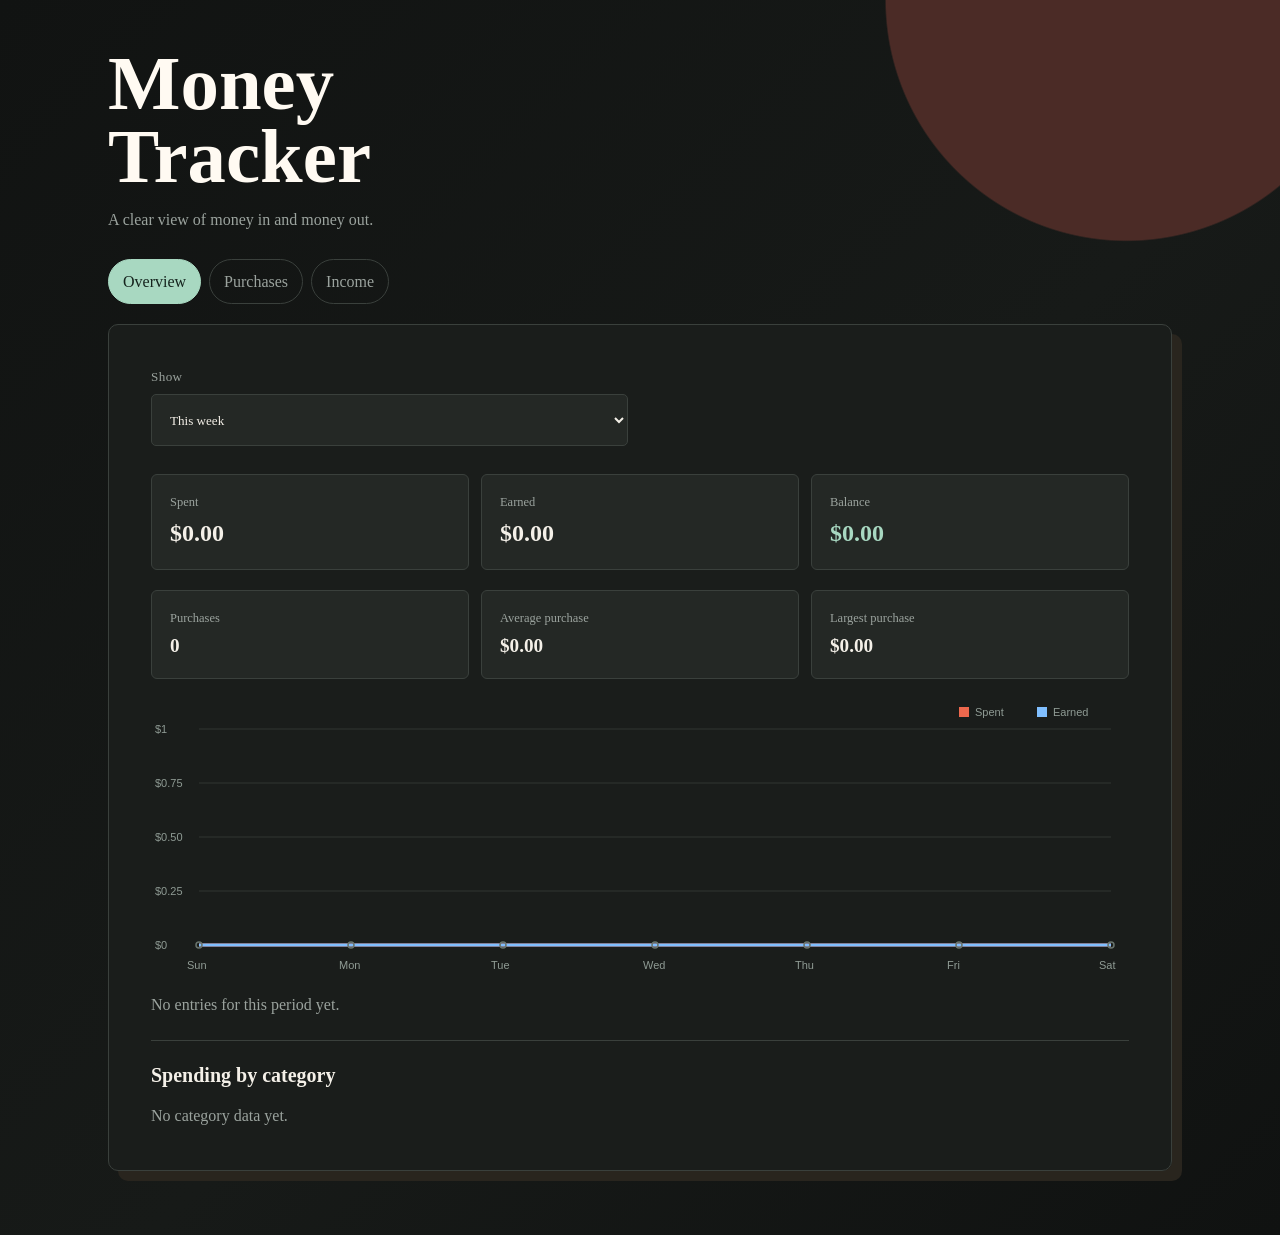
==== docs/index.html @ 6fc7c3c1 "Enhance chart tooltip functionality by adding collision dots for equal spend and income entries; imp" ====
<!doctype html>
<html lang="en">
<head>
  <meta charset="utf-8"><meta name="viewport" content="width=device-width, initial-scale=1"><title>Money Tracker</title>
  <style>
    :root { color-scheme:dark; --ink:#f4f0e8; --muted:#9ba39e; --paper:#111312; --card:#1b1e1c; --field:#242825; --accent:#ed684d; --mint:#a8d8c1; --line:#3a403c; }
    * { box-sizing:border-box; } body { margin:0; background:radial-gradient(circle at 88% 0%,#4b2b26 0 15rem,transparent 15.1rem),linear-gradient(135deg,#111312,#171a18 55%,#101211); color:var(--ink); font:16px/1.45 Georgia,serif; min-height:100vh; }
    main { width:min(1120px,100%); margin:auto; padding:48px 28px 64px; } header { display:flex; justify-content:space-between; align-items:end; gap:24px; margin-bottom:28px; } h1 { margin:0; font-size:clamp(2.5rem,8vw,4.8rem); line-height:.95; color:#fffaf2; } .intro { color:var(--muted); margin:14px 0 0; }
    section { background:rgba(27,30,28,.96); border:1px solid var(--line); border-radius:10px; padding:clamp(24px,4vw,42px); box-shadow:10px 10px 0 #29251e; } form { display:grid; gap:20px; } .fields { display:grid; grid-template-columns:1fr 1fr; align-items:start; gap:24px; } .tabs { display:flex; flex-wrap:wrap; gap:8px; margin-bottom:20px; } .tab { padding:10px 14px; border:1px solid var(--line); border-radius:999px; background:transparent; color:var(--muted); font:inherit; cursor:pointer; } .tab.active { background:var(--mint); border-color:var(--mint); color:#15231d; } .view { display:none; } .view.active { display:block; }
    label { display:grid; gap:8px; min-width:0; font-size:.82rem; letter-spacing:.03em; color:var(--muted); } input,select { display:block; width:100%; min-width:0; max-width:100%; min-height:52px; border:1px solid var(--line); border-radius:5px; padding:13px 14px; background:var(--field); color:var(--ink); font:inherit; } input::placeholder { color:#707872; } input:focus,select:focus { outline:2px solid rgba(168,216,193,.45); border-color:var(--mint); } input[type="date"] { -webkit-appearance:none; appearance:none; display:block; width:100%; min-height:52px; font-family:-apple-system,BlinkMacSystemFont,"Segoe UI",sans-serif; font-size:16px; } button { border:0; border-radius:5px; padding:16px 18px; background:var(--accent); color:#fffaf2; cursor:pointer; font:bold 1rem Georgia,serif; } button:disabled { opacity:.6; } .store-history { margin-top:8px; }
    .status { min-height:1.5em; color:var(--muted); } .success { color:var(--mint); } .error { color:#ff9a83; } .recent { margin-top:40px; } .recent h2 { font-size:1.5rem; margin:0 0 14px; color:#fffaf2; } .purchase { display:flex; justify-content:space-between; gap:18px; border-top:1px solid var(--line); padding:15px 0; } .purchase strong { display:block; color:#fffaf2; } .purchase small { color:var(--muted); } .price { white-space:nowrap; font-weight:bold; color:var(--mint); } .metrics { display:grid; grid-template-columns:repeat(3,1fr); gap:12px; margin:28px 0 20px; } .metric { padding:18px; border:1px solid var(--line); border-radius:6px; background:var(--field); } .metric span { display:block; color:var(--muted); font-size:.78rem; } .metric strong { display:block; margin-top:5px; font-size:1.5rem; } .metric.balance strong { color:var(--mint); } .analytics { display:grid; grid-template-columns:repeat(3,1fr); gap:12px; margin:0 0 20px; } .analytics .metric strong { font-size:1.2rem; } .period { max-width:190px; margin-left:auto; } .chart-wrap { position:relative; height:280px; margin-top:20px; } canvas { width:100%; height:100%; } .chart-tooltip { display:none; position:absolute; z-index:2; min-width:190px; max-width:260px; padding:12px 14px; border:1px solid var(--mint); border-radius:6px; background:#151817; color:var(--ink); box-shadow:0 8px 20px #0008; pointer-events:none; font:13px/1.4 -apple-system,BlinkMacSystemFont,"Segoe UI",sans-serif; } .chart-tooltip strong { display:block; margin-bottom:6px; color:#fffaf2; } .tooltip-entry { padding:5px 0; border-top:1px solid #303732; } .tooltip-entry span, .tooltip-entry b, .tooltip-entry small { display:block; } .tooltip-entry span { color:var(--muted); } .tooltip-entry small { margin-top:2px; color:#d8c19a; } .breakdown { margin-top:24px; padding-top:20px; border-top:1px solid var(--line); } .breakdown h2 { margin:0 0 14px; font-size:1.25rem; } .category-row { display:grid; grid-template-columns:minmax(90px,1fr) 3fr auto; align-items:center; gap:10px; margin:10px 0; color:var(--muted); font-size:.85rem; } .category-bar { height:8px; background:var(--field); border-radius:99px; overflow:hidden; } .category-bar i { display:block; height:100%; background:var(--accent); border-radius:inherit; } .muted-button { background:var(--field); color:var(--ink); border:1px solid var(--line); }
    @media (max-width:520px) { main { padding:40px 20px 48px; } header { display:block; } .fields { grid-template-columns:1fr; gap:14px; } section { box-shadow:5px 5px 0 #29251e; } input[type="date"] { width:calc(100% - 12px); } .metrics, .analytics { grid-template-columns:1fr; } .period { max-width:none; margin:0 0 16px; } .chart-wrap { height:220px; } .category-row { grid-template-columns:90px 1fr auto; } }
  </style>
</head>
<body><main><header><div><h1>Money<br>Tracker</h1><p class="intro">A clear view of money in and money out.</p></div></header>
  <nav class="tabs" aria-label="Main views"><button class="tab active" data-view="overview">Overview</button><button class="tab" data-view="purchases">Purchases</button><button class="tab" data-view="income">Income</button></nav>
  <section id="overview" class="view active"><div class="fields"><label>Show<select id="period"><option value="day">Today</option><option value="week" selected>This week</option><option value="month">This month</option><option value="year">This year</option></select></label></div><div class="metrics"><div class="metric"><span>Spent</span><strong id="spent">$0.00</strong></div><div class="metric"><span>Earned</span><strong id="earned">$0.00</strong></div><div class="metric balance"><span>Balance</span><strong id="balance">$0.00</strong></div></div><div class="analytics"><div class="metric"><span>Purchases</span><strong id="transaction-count">0</strong></div><div class="metric"><span>Average purchase</span><strong id="average-spend">$0.00</strong></div><div class="metric"><span>Largest purchase</span><strong id="largest-spend">$0.00</strong></div></div><div class="chart-wrap"><canvas id="chart" aria-label="Income and spending chart"></canvas><div id="chart-tooltip" class="chart-tooltip"></div></div><p class="intro" id="chart-empty">No entries for this period yet.</p><div class="breakdown"><h2>Spending by category</h2><div id="category-breakdown"><p class="intro">No category data yet.</p></div></div></section>
  <section id="purchases" class="view"><form id="purchase-form"><div class="fields"><label>Date<input name="date" type="date" required></label><label>Amount<input name="amount" type="number" min="0" step="0.01" inputmode="decimal" placeholder="0.00" required></label></div><div class="fields"><label>What did you buy?<input name="item" autocomplete="off" placeholder="Coffee and sandwich" required></label><label>Store<input name="store" autocomplete="organization" placeholder="Grocery store" required><select id="store-history" class="store-history"><option value="">Previous stores</option></select></label></div><div class="fields"><label>Category<select name="category"><option>General</option><option>Food</option><option>Transport</option><option>Home</option><option>Health</option><option>Fun</option></select></label><label>Notes<input name="notes" autocomplete="off" placeholder="Optional"></label></div><button type="submit">Add purchase</button><div class="status" id="status" role="status"></div></form><div class="recent"><h2>Recent purchases</h2><div id="recent-list"><p class="intro">Loading...</p></div></div></section>
  <section id="income" class="view"><form id="income-form"><div class="fields"><label>Date<input name="date" type="date" required></label><label>Amount<input name="amount" type="number" min="0" step="0.01" inputmode="decimal" placeholder="0.00" required></label></div><label>Where did it come from?<input name="source" autocomplete="organization" placeholder="Paycheck, freelance, refund" required></label><label>Notes<input name="notes" autocomplete="off" placeholder="Optional"></label><button type="submit">Add income</button><div class="status" id="income-status" role="status"></div></form></section>
  </main><script>
    const API_URL = 'https://script.google.com/macros/s/AKfycbydnUHEElqkIZW-3RL94Li4Xa0C34RaGN5fdh32hWTdMMT5PMM5IpRlusuEdvAeP0Vi/exec';
    const form = document.querySelector('#purchase-form'), incomeForm = document.querySelector('#income-form'), status = document.querySelector('#status'), incomeStatus = document.querySelector('#income-status'), recentList = document.querySelector('#recent-list');
    const localDate = () => { const now = new Date(); return `${now.getFullYear()}-${String(now.getMonth() + 1).padStart(2, '0')}-${String(now.getDate()).padStart(2, '0')}`; };
    form.date.value = localDate(); incomeForm.date.value = localDate();
    const money = value => Number(value || 0).toLocaleString(undefined, { style: 'currency', currency: 'USD' });
    const escapeHtml = value => { const div = document.createElement('div'); div.textContent = value || ''; return div.innerHTML; };
    let entries = [];
    function render(rows) { recentList.innerHTML = rows.length ? rows.map(row => `<div class="purchase"><div><strong>${escapeHtml(row.Item)}</strong><small>${escapeHtml(row.Store)} - ${escapeHtml(row.Date)} - ${escapeHtml(row.Time)} - ${escapeHtml(row.Category)}</small></div><span class="price">${money(row.Amount)}</span></div>`).join('') : '<p class="intro">No purchases yet.</p>'; }
    function renderStores(stores) { document.querySelector('#store-history').innerHTML = '<option value="">Previous stores</option>' + (stores || []).map(store => `<option value="${escapeHtml(store)}">${escapeHtml(store)}</option>`).join(''); }
    document.querySelector('#store-history').addEventListener('change', event => { if (event.target.value) form.store.value = event.target.value; event.target.value = ''; });
    function callApi(params) { return new Promise((resolve, reject) => { const callback = `callback${Date.now()}`; const script = document.createElement('script'); window[callback] = data => { delete window[callback]; script.remove(); resolve(data); }; script.onerror = () => reject(new Error('Could not reach the spreadsheet.')); script.src = `${API_URL}?${new URLSearchParams({ ...params, callback })}`; document.body.append(script); }); }
    function dateValue(value) { const parts = String(value || '').split(/[\/-]/).map(Number); if (parts.length === 3) return parts[0] > 1000 ? new Date(parts[0], parts[1] - 1, parts[2]) : new Date(parts[2], parts[0] - 1, parts[1]); return new Date(value); }
    function periodStart(period) { const now = new Date(); if (period === 'day') return new Date(now.getFullYear(), now.getMonth(), now.getDate()); if (period === 'week') { const start = new Date(now.getFullYear(), now.getMonth(), now.getDate()); start.setDate(start.getDate() - start.getDay()); return start; } if (period === 'month') return new Date(now.getFullYear(), now.getMonth(), 1); return new Date(now.getFullYear(), 0, 1); }
    function drawChart() { const canvas = document.querySelector('#chart'), wrap = canvas.parentElement, width = wrap.clientWidth, height = wrap.clientHeight, ratio = window.devicePixelRatio || 1; canvas.width = width * ratio; canvas.height = height * ratio; const context = canvas.getContext('2d'); context.scale(ratio, ratio); const start = periodStart(document.querySelector('#period').value), period = document.querySelector('#period').value, filtered = entries.filter(entry => dateValue(entry.date) >= start); const groups = {}; filtered.forEach(entry => { const d = dateValue(entry.date); const key = period === 'day' ? 'day' : period === 'week' ? `${d.getFullYear()}-${d.getMonth()}-${d.getDate()}` : period === 'year' ? `${d.getMonth()}` : `${d.getDate()}`; groups[key] ||= { income: 0, spend: 0 }; groups[key][entry.type === 'Income' ? 'income' : 'spend'] += entry.amount; }); const keys = period === 'day' ? ['day'] : period === 'week' ? Array.from({ length: 7 }, (_, index) => { const day = new Date(start); day.setDate(start.getDate() + index); return `${day.getFullYear()}-${day.getMonth()}-${day.getDate()}`; }) : period === 'year' ? Array.from({ length: 12 }, (_, index) => `${index}`) : Array.from({ length: new Date(start.getFullYear(), start.getMonth() + 1, 0).getDate() }, (_, index) => `${index + 1}`); const max = Math.max(1, ...keys.map(key => Math.max(groups[key]?.income || 0, groups[key]?.spend || 0))); const pad = { top: 12, right: 12, bottom: 28, left: 42 }, chartWidth = width - pad.left - pad.right, chartHeight = height - pad.top - pad.bottom; context.strokeStyle = '#3a403c'; context.fillStyle = '#9ba39e'; context.font = '11px sans-serif'; context.beginPath(); context.moveTo(pad.left, pad.top); context.lineTo(pad.left, height - pad.bottom); context.lineTo(width - pad.right, height - pad.bottom); context.stroke(); keys.forEach((key, index) => { const x = pad.left + (index / Math.max(1, keys.length - 1)) * chartWidth; const incomeY = height - pad.bottom - ((groups[key]?.income || 0) / max) * chartHeight; const spendY = height - pad.bottom - ((groups[key]?.spend || 0) / max) * chartHeight; context.fillStyle = '#a8d8c1'; context.beginPath(); context.arc(x, incomeY, 4, 0, Math.PI * 2); context.fill(); context.fillStyle = '#ed684d'; context.beginPath(); context.arc(x, spendY, 4, 0, Math.PI * 2); context.fill(); if (index % Math.max(1, Math.floor(keys.length / 6)) === 0) { context.fillStyle = '#9ba39e'; context.fillText(period === 'year' ? ['Jan','Feb','Mar','Apr','May','Jun','Jul','Aug','Sep','Oct','Nov','Dec'][Number(key)] : period === 'day' ? 'Today' : period === 'week' ? ['Sun','Mon','Tue','Wed','Thu','Fri','Sat'][index] : key, x - 12, height - 8); } }); document.querySelector('#chart-empty').style.display = filtered.length ? 'none' : 'block'; }
    function renderOverview() { const start = periodStart(document.querySelector('#period').value), filtered = entries.filter(entry => dateValue(entry.date) >= start), purchases = filtered.filter(entry => entry.type !== 'Income'), spent = purchases.reduce((sum, entry) => sum + entry.amount, 0), earned = filtered.filter(entry => entry.type === 'Income').reduce((sum, entry) => sum + entry.amount, 0), categories = {}; purchases.forEach(entry => { categories[entry.category] = (categories[entry.category] || 0) + entry.amount; }); const ranked = Object.entries(categories).sort((a, b) => b[1] - a[1]); document.querySelector('#spent').textContent = money(spent); document.querySelector('#earned').textContent = money(earned); document.querySelector('#balance').textContent = money(earned - spent); document.querySelector('#transaction-count').textContent = purchases.length; document.querySelector('#average-spend').textContent = money(purchases.length ? spent / purchases.length : 0); document.querySelector('#largest-spend').textContent = money(purchases.length ? Math.max(...purchases.map(entry => entry.amount)) : 0); document.querySelector('#category-breakdown').innerHTML = ranked.length ? ranked.map(([category, amount]) => `<div class="category-row"><span>${escapeHtml(category)}</span><div class="category-bar"><i style="width:${spent ? amount / spent * 100 : 0}%"></i></div><strong>${money(amount)}</strong></div>`).join('') : '<p class="intro">No category data yet.</p>'; drawChart(); }
    function drawChart() { const canvas = document.querySelector('#chart'), wrap = canvas.parentElement, width = wrap.clientWidth, height = wrap.clientHeight, ratio = window.devicePixelRatio || 1; canvas.width = width * ratio; canvas.height = height * ratio; const context = canvas.getContext('2d'); context.scale(ratio, ratio); const period = document.querySelector('#period').value, start = periodStart(period), filtered = entries.filter(entry => dateValue(entry.date) >= start), groups = {}; filtered.forEach(entry => { const d = dateValue(entry.date); const key = period === 'day' ? 'day' : period === 'week' ? `${d.getFullYear()}-${d.getMonth()}-${d.getDate()}` : period === 'year' ? `${d.getMonth()}` : `${d.getDate()}`; groups[key] ||= { income: 0, spend: 0 }; groups[key][entry.type === 'Income' ? 'income' : 'spend'] += entry.amount; }); const keys = period === 'day' ? ['day'] : period === 'week' ? Array.from({ length: 7 }, (_, index) => { const day = new Date(start); day.setDate(start.getDate() + index); return `${day.getFullYear()}-${day.getMonth()}-${day.getDate()}`; }) : period === 'year' ? Array.from({ length: 12 }, (_, index) => `${index}`) : Array.from({ length: new Date(start.getFullYear(), start.getMonth() + 1, 0).getDate() }, (_, index) => `${index + 1}`); const max = Math.max(1, ...keys.map(key => Math.max(groups[key]?.income || 0, groups[key]?.spend || 0))), pad = { top: 30, right: 18, bottom: 34, left: 48 }, chartWidth = width - pad.left - pad.right, chartHeight = height - pad.top - pad.bottom, step = chartWidth / Math.max(1, keys.length - 1), barWidth = Math.min(18, Math.max(4, step * .26)); context.clearRect(0, 0, width, height); context.font = '11px -apple-system, BlinkMacSystemFont, Segoe UI, sans-serif'; context.strokeStyle = '#303732'; context.fillStyle = '#8f9b94'; for (let level = 0; level <= 4; level += 1) { const y = pad.top + chartHeight - chartHeight * level / 4; context.beginPath(); context.moveTo(pad.left, y); context.lineTo(width - pad.right, y); context.stroke(); context.fillText(money(max * level / 4).replace('.00', ''), 4, y + 4); } const drawLine = (key, color) => { context.beginPath(); keys.forEach((groupKey, index) => { const value = groups[groupKey]?.[key] || 0, x = pad.left + (index / Math.max(1, keys.length - 1)) * chartWidth, y = pad.top + chartHeight - value / max * chartHeight; index ? context.lineTo(x, y) : context.moveTo(x, y); }); context.strokeStyle = color; context.lineWidth = 2.5; context.stroke(); }; keys.forEach((key, index) => { const x = pad.left + (index / Math.max(1, keys.length - 1)) * chartWidth, spend = groups[key]?.spend || 0, income = groups[key]?.income || 0, spendHeight = spend / max * chartHeight, incomeHeight = income / max * chartHeight; context.fillStyle = 'rgba(237,104,77,.82)'; context.fillRect(x - barWidth - 2, pad.top + chartHeight - spendHeight, barWidth, spendHeight); context.fillStyle = 'rgba(168,216,193,.82)'; context.fillRect(x + 2, pad.top + chartHeight - incomeHeight, barWidth, incomeHeight); if (index % Math.max(1, Math.floor(keys.length / 7)) === 0) { context.fillStyle = '#8f9b94'; context.fillText(period === 'year' ? ['Jan','Feb','Mar','Apr','May','Jun','Jul','Aug','Sep','Oct','Nov','Dec'][Number(key)] : period === 'day' ? 'Today' : period === 'week' ? ['Sun','Mon','Tue','Wed','Thu','Fri','Sat'][index] : key, x - 12, height - 10); } }); drawLine('spend', '#ed684d'); drawLine('income', '#a8d8c1'); context.fillStyle = '#ed684d'; context.fillRect(width - 170, 8, 10, 10); context.fillStyle = '#8f9b94'; context.fillText('Spent', width - 154, 17); context.fillStyle = '#a8d8c1'; context.fillRect(width - 92, 8, 10, 10); context.fillStyle = '#8f9b94'; context.fillText('Earned', width - 76, 17); document.querySelector('#chart-empty').style.display = filtered.length ? 'none' : 'block'; }
    let chartPoints = [], hoveredPoint = null;
    function drawChart() { const canvas = document.querySelector('#chart'), wrap = canvas.parentElement, width = wrap.clientWidth, height = wrap.clientHeight, ratio = window.devicePixelRatio || 1, period = document.querySelector('#period').value, start = periodStart(period), filtered = entries.filter(entry => dateValue(entry.date) >= start), groups = {}; canvas.width = width * ratio; canvas.height = height * ratio; const context = canvas.getContext('2d'); context.scale(ratio, ratio); filtered.forEach(entry => { const d = dateValue(entry.date), key = period === 'day' ? 'day' : period === 'week' ? `${d.getFullYear()}-${d.getMonth()}-${d.getDate()}` : period === 'year' ? `${d.getMonth()}` : `${d.getDate()}`; groups[key] ||= { income: 0, spend: 0, entries: [] }; groups[key][entry.type === 'Income' ? 'income' : 'spend'] += entry.amount; groups[key].entries.push(entry); }); const keys = period === 'day' ? ['day'] : period === 'week' ? Array.from({ length: 7 }, (_, index) => { const day = new Date(start); day.setDate(start.getDate() + index); return `${day.getFullYear()}-${day.getMonth()}-${day.getDate()}`; }) : period === 'year' ? Array.from({ length: 12 }, (_, index) => `${index}`) : Array.from({ length: new Date(start.getFullYear(), start.getMonth() + 1, 0).getDate() }, (_, index) => `${index + 1}`); const max = Math.max(1, ...keys.map(key => Math.max(groups[key]?.income || 0, groups[key]?.spend || 0))), pad = { top:30, right:18, bottom:34, left:48 }, chartWidth = width - pad.left - pad.right, chartHeight = height - pad.top - pad.bottom, xFor = index => pad.left + index / Math.max(1, keys.length - 1) * chartWidth, yFor = value => pad.top + chartHeight - value / max * chartHeight; context.clearRect(0, 0, width, height); context.font = '11px -apple-system,BlinkMacSystemFont,Segoe UI,sans-serif'; context.strokeStyle = '#303732'; context.fillStyle = '#8f9b94'; for (let level = 0; level <= 4; level += 1) { const y = pad.top + chartHeight - chartHeight * level / 4; context.beginPath(); context.moveTo(pad.left, y); context.lineTo(width - pad.right, y); context.stroke(); context.fillText(money(max * level / 4).replace('.00', ''), 4, y + 4); } chartPoints = keys.map((key, index) => ({ key, x: xFor(index), spendY: yFor(groups[key]?.spend || 0), incomeY: yFor(groups[key]?.income || 0), entries: groups[key]?.entries || [] })); const drawLine = (property, color) => { context.beginPath(); chartPoints.forEach((point, index) => { index ? context.lineTo(point.x, point[property]) : context.moveTo(point.x, point[property]); }); context.strokeStyle = color; context.lineWidth = property === 'spendY' ? 4 : 3; context.stroke(); }; drawLine('spendY', '#ed684d'); drawLine('incomeY', '#a8d8c1'); chartPoints.forEach((point, index) => { context.fillStyle = '#ed684d'; context.beginPath(); context.arc(point.x, point.spendY, 5, 0, Math.PI * 2); context.fill(); context.fillStyle = '#a8d8c1'; context.beginPath(); context.arc(point.x, point.incomeY, 4, 0, Math.PI * 2); context.fill(); if (index % Math.max(1, Math.floor(keys.length / 7)) === 0) { context.fillStyle = '#8f9b94'; context.fillText(period === 'year' ? ['Jan','Feb','Mar','Apr','May','Jun','Jul','Aug','Sep','Oct','Nov','Dec'][Number(point.key)] : period === 'day' ? 'Today' : period === 'week' ? ['Sun','Mon','Tue','Wed','Thu','Fri','Sat'][index] : point.key, point.x - 12, height - 10); } }); context.fillStyle = '#ed684d'; context.fillRect(width - 170, 8, 10, 10); context.fillStyle = '#8f9b94'; context.fillText('Spent', width - 154, 17); context.fillStyle = '#a8d8c1'; context.fillRect(width - 92, 8, 10, 10); context.fillStyle = '#8f9b94'; context.fillText('Earned', width - 76, 17); document.querySelector('#chart-empty').style.display = filtered.length ? 'none' : 'block'; }
    function drawHoverOutline(candidate) { const canvas = document.querySelector('#chart'), context = canvas.getContext('2d'), ratio = window.devicePixelRatio || 1; context.save(); context.setTransform(ratio, 0, 0, ratio, 0, 0); context.beginPath(); context.arc(candidate.point.x, candidate.y, 9, 0, Math.PI * 2); context.strokeStyle = candidate.color || '#fffaf2'; context.lineWidth = 2; context.stroke(); context.restore(); }
    const readableDate = value => { const date = dateValue(value); return Number.isNaN(date.getTime()) ? value : date.toLocaleDateString(undefined, { weekday: 'short', month: 'short', day: 'numeric', year: 'numeric' }); };
    const chartTooltip = document.querySelector('#chart-tooltip'); document.querySelector('#chart').addEventListener('mousemove', event => { if (!chartPoints.length) return; const canvas = event.currentTarget, rect = canvas.getBoundingClientRect(), x = event.clientX - rect.left, y = event.clientY - rect.top, candidates = chartPoints.flatMap(point => [{ point, y: point.spendY, color: '#ed684d', type: 'spend', value: point.entries.filter(entry => entry.type !== 'Income').reduce((sum, entry) => sum + entry.amount, 0) }, { point, y: point.incomeY, color: '#80bfff', type: 'income', value: point.entries.filter(entry => entry.type === 'Income').reduce((sum, entry) => sum + entry.amount, 0) }]).filter(candidate => candidate.value > 0), nearest = candidates.length ? candidates.reduce((closest, candidate) => Math.hypot(candidate.point.x - x, candidate.y - y) < Math.hypot(closest.point.x - x, closest.y - y) ? candidate : closest) : null; if (!nearest || Math.hypot(nearest.point.x - x, nearest.y - y) > 28) { hoveredPoint = null; chartTooltip.style.display = 'none'; drawChart(); return; } const collision = nearest.point.spendY === nearest.point.incomeY && nearest.point.entries.some(entry => entry.type !== 'Income') && nearest.point.entries.some(entry => entry.type === 'Income'); nearest.color = collision ? '#fffaf2' : nearest.color; hoveredPoint = nearest; drawChart(); drawHoverOutline(nearest); const matchingEntries = nearest.point.entries.filter(entry => nearest.type === 'income' ? entry.type === 'Income' : entry.type !== 'Income'), details = matchingEntries.map(entry => `<div class="tooltip-entry"><span>${entry.time ? escapeHtml(entry.time) : 'Time not recorded'}</span><b style="color:${entry.type === 'Income' ? '#80bfff' : '#ed684d'}">${escapeHtml(nearest.type === 'income' ? 'Earned' : 'Spent')}: ${money(entry.amount)}</b>${entry.store ? `<small>${escapeHtml(entry.store)}</small>` : ''}</div>`).join(''); chartTooltip.innerHTML = `<strong>${escapeHtml(readableDate(matchingEntries[0].date))}</strong>${details}`; chartTooltip.style.borderColor = nearest.color || '#fffaf2'; chartTooltip.style.display = 'block'; chartTooltip.style.left = `${Math.min(nearest.point.x + 14, rect.width - 268)}px`; chartTooltip.style.top = `${Math.max(8, nearest.y - chartTooltip.offsetHeight - 14)}px`; }); document.querySelector('#chart').addEventListener('mouseleave', () => { hoveredPoint = null; chartTooltip.style.display = 'none'; drawChart(); });
    function drawChart() { const canvas = document.querySelector('#chart'), wrap = canvas.parentElement, width = wrap.clientWidth, height = wrap.clientHeight, ratio = window.devicePixelRatio || 1, period = document.querySelector('#period').value, start = periodStart(period), filtered = entries.filter(entry => dateValue(entry.date) >= start), groups = {}; canvas.width = width * ratio; canvas.height = height * ratio; const context = canvas.getContext('2d'); context.scale(ratio, ratio); filtered.forEach(entry => { const d = dateValue(entry.date), key = period === 'day' ? 'day' : period === 'week' ? `${d.getFullYear()}-${d.getMonth()}-${d.getDate()}` : period === 'year' ? `${d.getMonth()}` : `${d.getDate()}`; groups[key] ||= { spend: 0, income: 0, entries: [] }; groups[key][entry.type === 'Income' ? 'income' : 'spend'] += entry.amount; groups[key].entries.push(entry); }); const keys = period === 'day' ? ['day'] : period === 'week' ? Array.from({ length: 7 }, (_, index) => { const day = new Date(start); day.setDate(start.getDate() + index); return `${day.getFullYear()}-${day.getMonth()}-${day.getDate()}`; }) : period === 'year' ? Array.from({ length: 12 }, (_, index) => `${index}`) : Array.from({ length: new Date(start.getFullYear(), start.getMonth() + 1, 0).getDate() }, (_, index) => `${index + 1}`); const max = Math.max(1, ...keys.map(key => Math.max(groups[key]?.spend || 0, groups[key]?.income || 0))), pad = { top:30, right:18, bottom:34, left:48 }, chartWidth = width - pad.left - pad.right, chartHeight = height - pad.top - pad.bottom, xFor = index => pad.left + index / Math.max(1, keys.length - 1) * chartWidth, yFor = value => pad.top + chartHeight - value / max * chartHeight; context.clearRect(0, 0, width, height); context.font = '11px -apple-system,BlinkMacSystemFont,Segoe UI,sans-serif'; context.strokeStyle = '#303732'; context.fillStyle = '#8f9b94'; for (let level = 0; level <= 4; level += 1) { const y = pad.top + chartHeight - chartHeight * level / 4; context.beginPath(); context.moveTo(pad.left, y); context.lineTo(width - pad.right, y); context.stroke(); context.fillText(money(max * level / 4).replace('.00', ''), 4, y + 4); } chartPoints = keys.map((key, index) => ({ key, x: xFor(index), spendY: yFor(groups[key]?.spend || 0), incomeY: yFor(groups[key]?.income || 0), entries: groups[key]?.entries || [] })); const line = (property, color) => { context.beginPath(); chartPoints.forEach((point, index) => { index ? context.lineTo(point.x, point[property]) : context.moveTo(point.x, point[property]); }); context.strokeStyle = color; context.lineWidth = 3; context.stroke(); }; line('spendY', '#ed684d'); line('incomeY', '#80bfff'); chartPoints.forEach((point, index) => { context.fillStyle = '#ed684d'; context.beginPath(); context.arc(point.x, point.spendY, 4, 0, Math.PI * 2); context.fill(); context.fillStyle = '#80bfff'; context.beginPath(); context.arc(point.x, point.incomeY, 4, 0, Math.PI * 2); context.fill(); if (index % Math.max(1, Math.floor(keys.length / 7)) === 0) { context.fillStyle = '#8f9b94'; context.fillText(period === 'year' ? ['Jan','Feb','Mar','Apr','May','Jun','Jul','Aug','Sep','Oct','Nov','Dec'][Number(point.key)] : period === 'day' ? 'Today' : period === 'week' ? ['Sun','Mon','Tue','Wed','Thu','Fri','Sat'][index] : point.key, point.x - 12, height - 10); } }); context.fillStyle = '#ed684d'; context.fillRect(width - 170, 8, 10, 10); context.fillStyle = '#8f9b94'; context.fillText('Spent', width - 154, 17); context.fillStyle = '#80bfff'; context.fillRect(width - 92, 8, 10, 10); context.fillStyle = '#8f9b94'; context.fillText('Earned', width - 76, 17); document.querySelector('#chart-empty').style.display = filtered.length ? 'none' : 'block'; }
    function drawChart() { const canvas = document.querySelector('#chart'), wrap = canvas.parentElement, width = wrap.clientWidth, height = wrap.clientHeight, ratio = window.devicePixelRatio || 1, period = document.querySelector('#period').value, start = periodStart(period), filtered = entries.filter(entry => dateValue(entry.date) >= start), groups = {}; canvas.width = width * ratio; canvas.height = height * ratio; const context = canvas.getContext('2d'); context.scale(ratio, ratio); filtered.forEach(entry => { const d = dateValue(entry.date), key = period === 'day' ? 'day' : period === 'week' ? `${d.getFullYear()}-${d.getMonth()}-${d.getDate()}` : period === 'year' ? `${d.getMonth()}` : `${d.getDate()}`; groups[key] ||= { spend: 0, income: 0, entries: [] }; groups[key][entry.type === 'Income' ? 'income' : 'spend'] += entry.amount; groups[key].entries.push(entry); }); const keys = period === 'day' ? ['day'] : period === 'week' ? Array.from({ length: 7 }, (_, index) => { const day = new Date(start); day.setDate(start.getDate() + index); return `${day.getFullYear()}-${day.getMonth()}-${day.getDate()}`; }) : period === 'year' ? Array.from({ length: 12 }, (_, index) => `${index}`) : Array.from({ length: new Date(start.getFullYear(), start.getMonth() + 1, 0).getDate() }, (_, index) => `${index + 1}`); const max = Math.max(1, ...keys.map(key => Math.max(groups[key]?.spend || 0, groups[key]?.income || 0))), pad = { top:30, right:18, bottom:34, left:48 }, chartWidth = width - pad.left - pad.right, chartHeight = height - pad.top - pad.bottom, xFor = index => pad.left + index / Math.max(1, keys.length - 1) * chartWidth, yFor = value => pad.top + chartHeight - value / max * chartHeight; context.clearRect(0, 0, width, height); context.font = '11px -apple-system,BlinkMacSystemFont,Segoe UI,sans-serif'; context.strokeStyle = '#303732'; context.fillStyle = '#8f9b94'; for (let level = 0; level <= 4; level += 1) { const y = pad.top + chartHeight - chartHeight * level / 4; context.beginPath(); context.moveTo(pad.left, y); context.lineTo(width - pad.right, y); context.stroke(); context.fillText(money(max * level / 4).replace('.00', ''), 4, y + 4); } chartPoints = keys.map((key, index) => ({ key, x: xFor(index), spend: groups[key]?.spend || 0, income: groups[key]?.income || 0, spendY: yFor(groups[key]?.spend || 0), incomeY: yFor(groups[key]?.income || 0), entries: groups[key]?.entries || [] })); const line = (property, color) => { context.beginPath(); chartPoints.forEach((point, index) => { index ? context.lineTo(point.x, point[property]) : context.moveTo(point.x, point[property]); }); context.strokeStyle = color; context.lineWidth = 3; context.stroke(); }; line('spendY', '#ed684d'); line('incomeY', '#80bfff'); chartPoints.forEach((point, index) => { const collision = point.spend === point.income; if (collision) { context.strokeStyle = '#fffaf2'; context.lineWidth = 3; context.beginPath(); context.arc(point.x, point.spendY, 5, 0, Math.PI * 2); context.stroke(); } else { context.fillStyle = '#ed684d'; context.beginPath(); context.arc(point.x, point.spendY, 4, 0, Math.PI * 2); context.fill(); context.fillStyle = '#80bfff'; context.beginPath(); context.arc(point.x, point.incomeY, 4, 0, Math.PI * 2); context.fill(); } if (!point.entries.length) { context.strokeStyle = '#fffaf2'; context.lineWidth = 1.5; context.beginPath(); context.arc(point.x, point.spendY, 3, 0, Math.PI * 2); context.stroke(); } if (index % Math.max(1, Math.floor(keys.length / 7)) === 0) { context.fillStyle = '#8f9b94'; context.fillText(period === 'year' ? ['Jan','Feb','Mar','Apr','May','Jun','Jul','Aug','Sep','Oct','Nov','Dec'][Number(point.key)] : period === 'day' ? 'Today' : period === 'week' ? ['Sun','Mon','Tue','Wed','Thu','Fri','Sat'][index] : point.key, point.x - 12, height - 10); } }); for (let index = 1; index < chartPoints.length; index += 1) { const previous = chartPoints[index - 1], current = chartPoints[index]; if (previous.spend === previous.income && current.spend === current.income) { context.strokeStyle = '#fffaf2'; context.lineWidth = 3; context.beginPath(); context.moveTo(previous.x, previous.spendY); context.lineTo(current.x, current.spendY); context.stroke(); } } context.fillStyle = '#ed684d'; context.fillRect(width - 170, 8, 10, 10); context.fillStyle = '#8f9b94'; context.fillText('Spent', width - 154, 17); context.fillStyle = '#80bfff'; context.fillRect(width - 92, 8, 10, 10); context.fillStyle = '#8f9b94'; context.fillText('Earned', width - 76, 17); document.querySelector('#chart-empty').style.display = filtered.length ? 'none' : 'block'; }
    function drawChart() { const canvas = document.querySelector('#chart'), wrap = canvas.parentElement, width = wrap.clientWidth, height = wrap.clientHeight, ratio = window.devicePixelRatio || 1, period = document.querySelector('#period').value, start = periodStart(period), filtered = entries.filter(entry => dateValue(entry.date) >= start), groups = {}; canvas.width = width * ratio; canvas.height = height * ratio; const context = canvas.getContext('2d'); context.scale(ratio, ratio); filtered.forEach(entry => { const d = dateValue(entry.date), key = period === 'day' ? 'day' : period === 'week' ? `${d.getFullYear()}-${d.getMonth()}-${d.getDate()}` : period === 'year' ? `${d.getMonth()}` : `${d.getDate()}`; groups[key] ||= { spend: 0, income: 0, entries: [] }; groups[key][entry.type === 'Income' ? 'income' : 'spend'] += entry.amount; groups[key].entries.push(entry); }); const keys = period === 'day' ? ['day'] : period === 'week' ? Array.from({ length: 7 }, (_, index) => { const day = new Date(start); day.setDate(start.getDate() + index); return `${day.getFullYear()}-${day.getMonth()}-${day.getDate()}`; }) : period === 'year' ? Array.from({ length: 12 }, (_, index) => `${index}`) : Array.from({ length: new Date(start.getFullYear(), start.getMonth() + 1, 0).getDate() }, (_, index) => `${index + 1}`); const max = Math.max(1, ...keys.map(key => Math.max(groups[key]?.spend || 0, groups[key]?.income || 0))), pad = { top:30, right:18, bottom:34, left:48 }, chartWidth = width - pad.left - pad.right, chartHeight = height - pad.top - pad.bottom, xFor = index => pad.left + index / Math.max(1, keys.length - 1) * chartWidth, yFor = value => pad.top + chartHeight - value / max * chartHeight; context.clearRect(0, 0, width, height); context.font = '11px -apple-system,BlinkMacSystemFont,Segoe UI,sans-serif'; context.strokeStyle = '#303732'; context.fillStyle = '#8f9b94'; for (let level = 0; level <= 4; level += 1) { const y = pad.top + chartHeight - chartHeight * level / 4; context.beginPath(); context.moveTo(pad.left, y); context.lineTo(width - pad.right, y); context.stroke(); context.fillText(money(max * level / 4).replace('.00', ''), 4, y + 4); } chartPoints = keys.map((key, index) => ({ key, x: xFor(index), spend: groups[key]?.spend || 0, income: groups[key]?.income || 0, spendY: yFor(groups[key]?.spend || 0), incomeY: yFor(groups[key]?.income || 0), entries: groups[key]?.entries || [] })); const line = (property, color) => { context.beginPath(); chartPoints.forEach((point, index) => { index ? context.lineTo(point.x, point[property]) : context.moveTo(point.x, point[property]); }); context.strokeStyle = color; context.lineWidth = 3; context.stroke(); }; line('spendY', '#ed684d'); line('incomeY', '#80bfff'); for (let index = 1; index < chartPoints.length; index += 1) { const previous = chartPoints[index - 1], current = chartPoints[index]; if (previous.spend === previous.income && current.spend === current.income && previous.spend > 0 && current.spend > 0) { context.strokeStyle = '#fffaf2'; context.lineWidth = 3; context.beginPath(); context.moveTo(previous.x, previous.spendY); context.lineTo(current.x, current.spendY); context.stroke(); } } chartPoints.forEach((point, index) => { const collision = point.spend === point.income && point.spend > 0; if (collision) { context.strokeStyle = '#fffaf2'; context.lineWidth = 3; context.beginPath(); context.arc(point.x, point.spendY, 5, 0, Math.PI * 2); context.stroke(); } else if (!point.entries.length) { context.strokeStyle = '#69746d'; context.lineWidth = 1.5; context.beginPath(); context.arc(point.x, point.spendY, 3, 0, Math.PI * 2); context.stroke(); } else { context.fillStyle = '#ed684d'; context.beginPath(); context.arc(point.x, point.spendY, 4, 0, Math.PI * 2); context.fill(); context.fillStyle = '#80bfff'; context.beginPath(); context.arc(point.x, point.incomeY, 4, 0, Math.PI * 2); context.fill(); } if (index % Math.max(1, Math.floor(keys.length / 7)) === 0) { context.fillStyle = '#8f9b94'; context.fillText(period === 'year' ? ['Jan','Feb','Mar','Apr','May','Jun','Jul','Aug','Sep','Oct','Nov','Dec'][Number(point.key)] : period === 'day' ? 'Today' : period === 'week' ? ['Sun','Mon','Tue','Wed','Thu','Fri','Sat'][index] : point.key, point.x - 12, height - 10); } }); context.fillStyle = '#ed684d'; context.fillRect(width - 170, 8, 10, 10); context.fillStyle = '#8f9b94'; context.fillText('Spent', width - 154, 17); context.fillStyle = '#80bfff'; context.fillRect(width - 92, 8, 10, 10); context.fillStyle = '#8f9b94'; context.fillText('Earned', width - 76, 17); document.querySelector('#chart-empty').style.display = filtered.length ? 'none' : 'block'; }
    async function loadData() { try { const result = await callApi({}); if (result.error) throw new Error(result.error); entries = result.entries || []; render(result.rows || []); renderStores(result.stores); renderOverview(); } catch (error) { recentList.innerHTML = `<p class="intro error">${error.message}</p>`; } }
    document.querySelectorAll('.tab').forEach(tab => tab.addEventListener('click', () => { document.querySelectorAll('.tab,.view').forEach(element => element.classList.remove('active')); tab.classList.add('active'); document.querySelector(`#${tab.dataset.view}`).classList.add('active'); if (tab.dataset.view === 'overview') drawChart(); }));
    document.querySelector('#period').addEventListener('change', renderOverview); window.addEventListener('resize', drawChart);
    async function submitForm(event, target, action, message) { event.preventDefault(); const button = target.querySelector('button'), targetStatus = target.querySelector('.status'); button.disabled = true; targetStatus.className = 'status'; targetStatus.textContent = 'Saving...'; try { const result = await callApi({ ...Object.fromEntries(new FormData(target)), action }); if (result.error) throw new Error(result.error); targetStatus.className = 'status success'; targetStatus.textContent = message; target.reset(); target.date.value = localDate(); await loadData(); } catch (error) { targetStatus.className = 'status error'; targetStatus.textContent = error.message; } finally { button.disabled = false; } }
    form.addEventListener('submit', event => submitForm(event, form, 'add', 'Purchase added.')); incomeForm.addEventListener('submit', event => submitForm(event, incomeForm, 'income', 'Income added.')); loadData();
    const finalChartHover = document.querySelector('#chart'); finalChartHover.addEventListener('mousemove', event => { if (!chartPoints.length) return; const rect = finalChartHover.getBoundingClientRect(), x = event.clientX - rect.left, y = event.clientY - rect.top, candidates = chartPoints.flatMap(point => { const spendEntries = point.entries.filter(entry => entry.type !== 'Income'), incomeEntries = point.entries.filter(entry => entry.type === 'Income'), spend = spendEntries.reduce((sum, entry) => sum + entry.amount, 0), income = incomeEntries.reduce((sum, entry) => sum + entry.amount, 0), collision = spend === income && spend > 0; return [{ point, y: point.spendY, type: 'spend', value: spend, entries: spendEntries, color: collision ? '#fffaf2' : '#ed684d' }, { point, y: point.incomeY, type: 'income', value: income, entries: incomeEntries, color: collision ? '#fffaf2' : '#80bfff' }, ...(!point.entries.length ? [{ point, y: point.spendY, type: 'empty', value: 0, entries: [], color: '#fffaf2' }] : [])]; }), nearest = candidates.reduce((closest, candidate) => Math.hypot(candidate.point.x - x, candidate.y - y) < Math.hypot(closest.point.x - x, closest.y - y) ? candidate : closest); if (Math.hypot(nearest.point.x - x, nearest.y - y) > 28) { chartTooltip.style.display = 'none'; return; } drawChart(); drawHoverOutline(nearest); chartTooltip.style.borderColor = nearest.color; chartTooltip.style.display = 'block'; chartTooltip.style.left = `${Math.min(nearest.point.x + 14, rect.width - 268)}px`; chartTooltip.style.top = `${Math.max(8, nearest.y - chartTooltip.offsetHeight - 14)}px`; if (nearest.type === 'empty') { chartTooltip.innerHTML = `<strong style="color:#fffaf2">${escapeHtml(nearest.point.key)}</strong><div class="tooltip-entry"><span style="color:#fffaf2">No data for this day</span></div>`; return; } const date = nearest.entries[0] ? readableDate(nearest.entries[0].date) : 'No data'; chartTooltip.innerHTML = `<strong style="color:${nearest.color}">${escapeHtml(date)}</strong>${nearest.entries.map(entry => `<div class="tooltip-entry"><span>${entry.time ? escapeHtml(entry.time) : 'Time not recorded'}</span><b style="color:${nearest.color}">${nearest.type === 'income' ? 'Earned' : 'Spent'}: ${money(entry.amount)}</b>${entry.store ? `<small>${escapeHtml(entry.store)}</small>` : ''}</div>`).join('')}`; });
    finalChartHover.addEventListener('mousemove', () => { if (chartTooltip.textContent.includes('No data')) { chartTooltip.style.color = '#fffaf2'; chartTooltip.style.borderColor = '#fffaf2'; chartTooltip.querySelectorAll('.tooltip-entry span').forEach(element => { element.style.setProperty('color', '#fffaf2', 'important'); }); } }); finalChartHover.addEventListener('mouseleave', () => { chartTooltip.style.display = 'none'; });
    const baseDrawChart = drawChart; const drawCollisionOverlay = () => { const canvas = document.querySelector('#chart'), context = canvas.getContext('2d'), ratio = window.devicePixelRatio || 1; context.save(); context.setTransform(ratio, 0, 0, ratio, 0, 0); for (let index = 0; index < chartPoints.length; index += 1) { const point = chartPoints[index]; if (point.spend === point.income) { context.strokeStyle = '#fffaf2'; context.lineWidth = 3; context.beginPath(); context.arc(point.x, point.spendY, 5, 0, Math.PI * 2); context.stroke(); } if (index > 0 && chartPoints[index - 1].spend === chartPoints[index - 1].income && point.spend === point.income) { context.strokeStyle = '#fffaf2'; context.lineWidth = 3; context.beginPath(); context.moveTo(chartPoints[index - 1].x, chartPoints[index - 1].spendY); context.lineTo(point.x, point.spendY); context.stroke(); } } context.restore(); }; drawChart = () => { baseDrawChart(); drawCollisionOverlay(); };
    const fillCollisionDots = () => { const canvas = document.querySelector('#chart'), context = canvas.getContext('2d'), ratio = window.devicePixelRatio || 1; context.save(); context.setTransform(ratio, 0, 0, ratio, 0, 0); chartPoints.forEach(point => { if (point.spend === point.income) { context.fillStyle = '#fffaf2'; context.beginPath(); context.arc(point.x, point.spendY, 4, 0, Math.PI * 2); context.fill(); } }); context.restore(); }; const renderedDrawChart = drawChart; drawChart = () => { renderedDrawChart(); fillCollisionDots(); };
  </script>
</body></html>
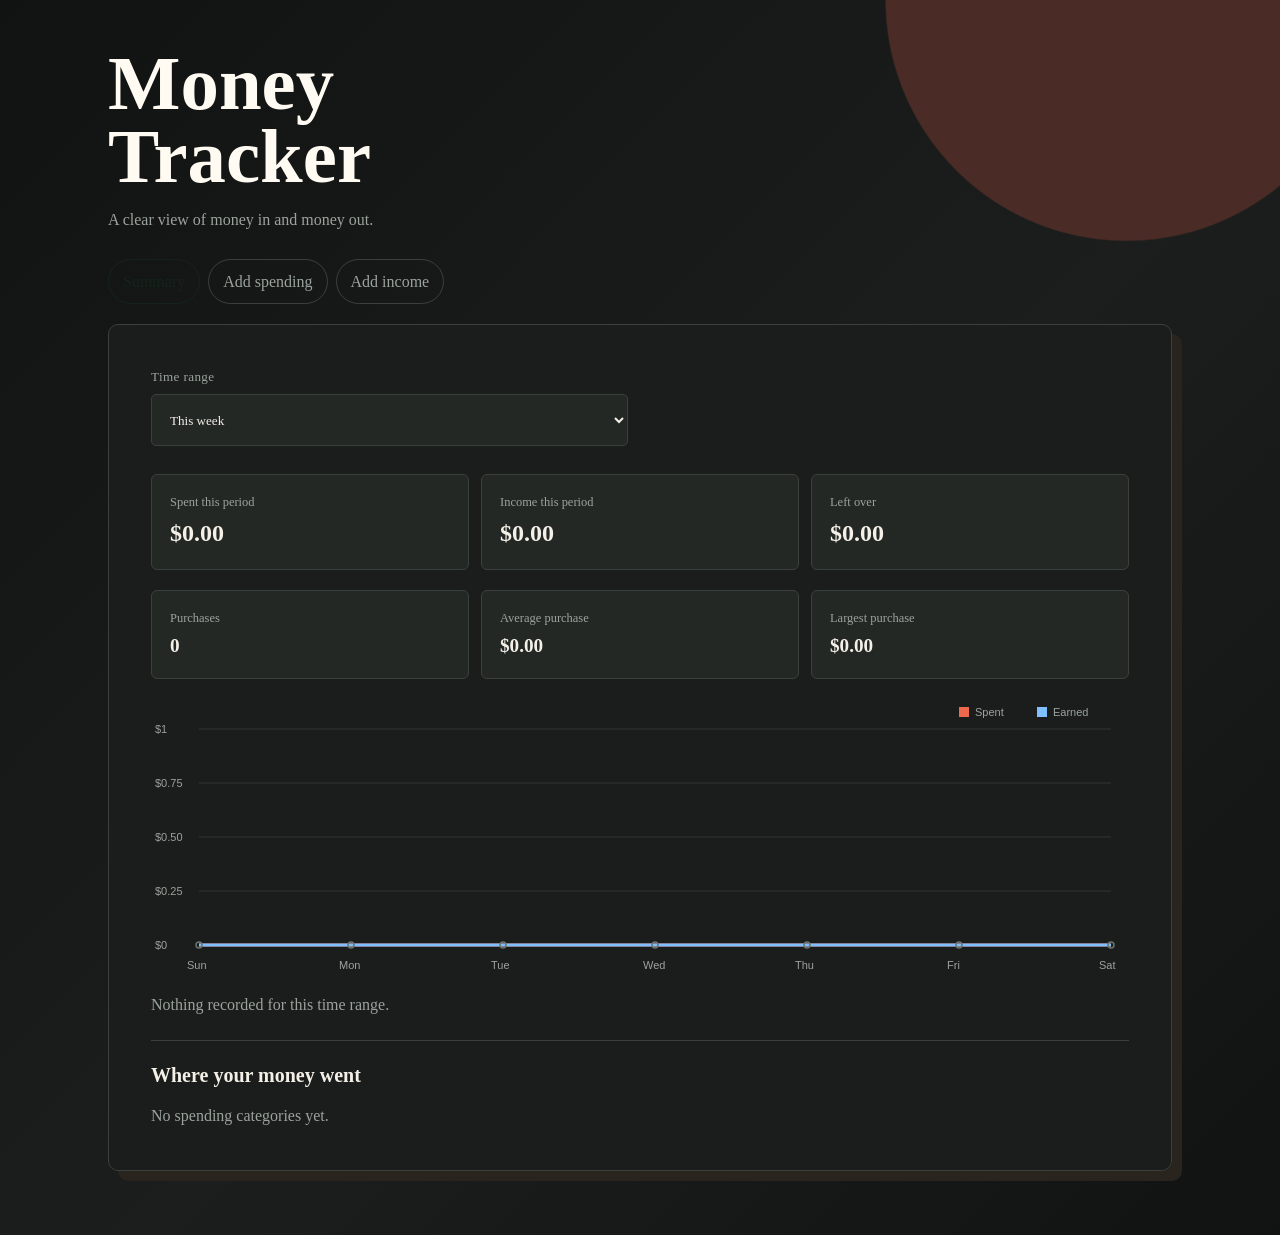
==== commit 5b23eb98: "Add theme customization support with CSS variables; enhance visual consistency across pages" ====
--- a/docs/index.html
+++ b/docs/index.html
@@ -1,37 +1,58 @@
 <!doctype html>
 <html lang="en">
 <head>
-  <meta charset="utf-8"><meta name="viewport" content="width=device-width, initial-scale=1"><title>Money Tracker</title>
+  <meta charset="utf-8"><meta name="viewport" content="width=device-width, initial-scale=1"><title>Money Tracker</title><link rel="stylesheet" href="theme.css">
   <style>
-    :root { color-scheme:dark; --ink:#f4f0e8; --muted:#9ba39e; --paper:#111312; --card:#1b1e1c; --field:#242825; --accent:#ed684d; --mint:#a8d8c1; --line:#3a403c; }
+    /* Theme variables live in theme.css. Layout styles remain here. */
+    /* Page shell, title, and background. */
     * { box-sizing:border-box; } body { margin:0; background:radial-gradient(circle at 88% 0%,#4b2b26 0 15rem,transparent 15.1rem),linear-gradient(135deg,#111312,#171a18 55%,#101211); color:var(--ink); font:16px/1.45 Georgia,serif; min-height:100vh; }
     main { width:min(1120px,100%); margin:auto; padding:48px 28px 64px; } header { display:flex; justify-content:space-between; align-items:end; gap:24px; margin-bottom:28px; } h1 { margin:0; font-size:clamp(2.5rem,8vw,4.8rem); line-height:.95; color:#fffaf2; } .intro { color:var(--muted); margin:14px 0 0; }
+    /* Cards, forms, tabs, and the three page views. */
     section { background:rgba(27,30,28,.96); border:1px solid var(--line); border-radius:10px; padding:clamp(24px,4vw,42px); box-shadow:10px 10px 0 #29251e; } form { display:grid; gap:20px; } .fields { display:grid; grid-template-columns:1fr 1fr; align-items:start; gap:24px; } .tabs { display:flex; flex-wrap:wrap; gap:8px; margin-bottom:20px; } .tab { padding:10px 14px; border:1px solid var(--line); border-radius:999px; background:transparent; color:var(--muted); font:inherit; cursor:pointer; } .tab.active { background:var(--mint); border-color:var(--mint); color:#15231d; } .view { display:none; } .view.active { display:block; }
     label { display:grid; gap:8px; min-width:0; font-size:.82rem; letter-spacing:.03em; color:var(--muted); } input,select { display:block; width:100%; min-width:0; max-width:100%; min-height:52px; border:1px solid var(--line); border-radius:5px; padding:13px 14px; background:var(--field); color:var(--ink); font:inherit; } input::placeholder { color:#707872; } input:focus,select:focus { outline:2px solid rgba(168,216,193,.45); border-color:var(--mint); } input[type="date"] { -webkit-appearance:none; appearance:none; display:block; width:100%; min-height:52px; font-family:-apple-system,BlinkMacSystemFont,"Segoe UI",sans-serif; font-size:16px; } button { border:0; border-radius:5px; padding:16px 18px; background:var(--accent); color:#fffaf2; cursor:pointer; font:bold 1rem Georgia,serif; } button:disabled { opacity:.6; } .store-history { margin-top:8px; }
-    .status { min-height:1.5em; color:var(--muted); } .success { color:var(--mint); } .error { color:#ff9a83; } .recent { margin-top:40px; } .recent h2 { font-size:1.5rem; margin:0 0 14px; color:#fffaf2; } .purchase { display:flex; justify-content:space-between; gap:18px; border-top:1px solid var(--line); padding:15px 0; } .purchase strong { display:block; color:#fffaf2; } .purchase small { color:var(--muted); } .price { white-space:nowrap; font-weight:bold; color:var(--mint); } .metrics { display:grid; grid-template-columns:repeat(3,1fr); gap:12px; margin:28px 0 20px; } .metric { padding:18px; border:1px solid var(--line); border-radius:6px; background:var(--field); } .metric span { display:block; color:var(--muted); font-size:.78rem; } .metric strong { display:block; margin-top:5px; font-size:1.5rem; } .metric.balance strong { color:var(--mint); } .analytics { display:grid; grid-template-columns:repeat(3,1fr); gap:12px; margin:0 0 20px; } .analytics .metric strong { font-size:1.2rem; } .period { max-width:190px; margin-left:auto; } .chart-wrap { position:relative; height:280px; margin-top:20px; } canvas { width:100%; height:100%; } .chart-tooltip { display:none; position:absolute; z-index:2; min-width:190px; max-width:260px; padding:12px 14px; border:1px solid var(--mint); border-radius:6px; background:#151817; color:var(--ink); box-shadow:0 8px 20px #0008; pointer-events:none; font:13px/1.4 -apple-system,BlinkMacSystemFont,"Segoe UI",sans-serif; } .chart-tooltip strong { display:block; margin-bottom:6px; color:#fffaf2; } .tooltip-entry { padding:5px 0; border-top:1px solid #303732; } .tooltip-entry span, .tooltip-entry b, .tooltip-entry small { display:block; } .tooltip-entry span { color:var(--muted); } .tooltip-entry small { margin-top:2px; color:#d8c19a; } .breakdown { margin-top:24px; padding-top:20px; border-top:1px solid var(--line); } .breakdown h2 { margin:0 0 14px; font-size:1.25rem; } .category-row { display:grid; grid-template-columns:minmax(90px,1fr) 3fr auto; align-items:center; gap:10px; margin:10px 0; color:var(--muted); font-size:.85rem; } .category-bar { height:8px; background:var(--field); border-radius:99px; overflow:hidden; } .category-bar i { display:block; height:100%; background:var(--accent); border-radius:inherit; } .muted-button { background:var(--field); color:var(--ink); border:1px solid var(--line); }
-    @media (max-width:520px) { main { padding:40px 20px 48px; } header { display:block; } .fields { grid-template-columns:1fr; gap:14px; } section { box-shadow:5px 5px 0 #29251e; } input[type="date"] { width:calc(100% - 12px); } .metrics, .analytics { grid-template-columns:1fr; } .period { max-width:none; margin:0 0 16px; } .chart-wrap { height:220px; } .category-row { grid-template-columns:90px 1fr auto; } }
+    /* Overview metrics, chart, tooltip, and category breakdown. */
+    .status { min-height:1.5em; color:var(--muted); } .success { color:var(--mint); } .error { color:#ff9a83; } .recent { margin-top:40px; } .recent h2 { font-size:1.5rem; margin:0 0 14px; color:#fffaf2; } .purchase { display:flex; justify-content:space-between; gap:18px; border-top:1px solid var(--line); padding:15px 0; } .purchase strong { display:block; color:#fffaf2; } .purchase small { color:var(--muted); } .price { white-space:nowrap; font-weight:bold; color:var(--mint); } .metrics { display:grid; grid-template-columns:repeat(3,1fr); gap:12px; margin:28px 0 20px; } .metric { padding:18px; border:1px solid var(--line); border-radius:6px; background:var(--field); } .metric span { display:block; color:var(--muted); font-size:.78rem; } .metric strong { display:block; margin-top:5px; font-size:1.5rem; } .metric.balance strong { color:var(--mint); } .analytics { display:grid; grid-template-columns:repeat(3,1fr); gap:12px; margin:0 0 20px; } .analytics .metric strong { font-size:1.2rem; } .period { max-width:190px; margin-left:auto; } .chart-wrap { position:relative; height:280px; margin-top:20px; } canvas { width:100%; height:100%; } .chart-tooltip { display:none; position:absolute; z-index:2; min-width:190px; max-width:260px; padding:12px 14px; border:1px solid var(--mint); border-radius:6px; background:#151817; color:var(--ink); box-shadow:0 8px 20px #0008; pointer-events:none; font:13px/1.4 -apple-system,BlinkMacSystemFont,"Segoe UI",sans-serif; } .chart-tooltip strong { display:block; margin-bottom:6px; color:#fffaf2; } .chart-tooltip.empty, .chart-tooltip.empty * { color:#fffaf2 !important; border-color:#fffaf2 !important; } .tooltip-entry { padding:5px 0; border-top:1px solid #303732; } .tooltip-entry span, .tooltip-entry b, .tooltip-entry small { display:block; } .tooltip-entry span { color:var(--muted); } .tooltip-entry small { margin-top:2px; color:#d8c19a; } .breakdown { margin-top:24px; padding-top:20px; border-top:1px solid var(--line); } .breakdown h2 { margin:0 0 14px; font-size:1.25rem; } .category-row { display:grid; grid-template-columns:minmax(90px,1fr) 3fr auto; align-items:center; gap:10px; margin:10px 0; color:var(--muted); font-size:.85rem; } .category-bar { height:8px; background:var(--field); border-radius:99px; overflow:hidden; } .category-bar i { display:block; height:100%; background:var(--accent); border-radius:inherit; } .muted-button { background:var(--field); color:var(--ink); border:1px solid var(--line); }
+    /* Variable-backed overrides for the page-level colors. */
+    body { background:radial-gradient(circle at 88% 0%,var(--glow) 0 15rem,transparent 15.1rem),linear-gradient(135deg,var(--paper),var(--card) 55%,var(--paper)); }
+    h1, .recent h2 { color:var(--white); } section { background:color-mix(in srgb,var(--card) 96%,transparent); box-shadow:10px 10px 0 var(--shadow); } input::placeholder { color:var(--placeholder); } .error { color:var(--error); } .chart-tooltip { background:var(--tooltip); }
+    @media (max-width:520px) { main { padding:40px 20px 48px; } header { display:block; } .fields { grid-template-columns:1fr; gap:14px; } section { box-shadow:5px 5px 0 var(--shadow); } input[type="date"] { width:calc(100% - 12px); } .metrics, .analytics { grid-template-columns:1fr; } .period { max-width:none; margin:0 0 16px; } .chart-wrap { height:220px; } .category-row { grid-template-columns:90px 1fr auto; } }
   </style>
 </head>
 <body><main><header><div><h1>Money<br>Tracker</h1><p class="intro">A clear view of money in and money out.</p></div></header>
-  <nav class="tabs" aria-label="Main views"><button class="tab active" data-view="overview">Overview</button><button class="tab" data-view="purchases">Purchases</button><button class="tab" data-view="income">Income</button></nav>
-  <section id="overview" class="view active"><div class="fields"><label>Show<select id="period"><option value="day">Today</option><option value="week" selected>This week</option><option value="month">This month</option><option value="year">This year</option></select></label></div><div class="metrics"><div class="metric"><span>Spent</span><strong id="spent">$0.00</strong></div><div class="metric"><span>Earned</span><strong id="earned">$0.00</strong></div><div class="metric balance"><span>Balance</span><strong id="balance">$0.00</strong></div></div><div class="analytics"><div class="metric"><span>Purchases</span><strong id="transaction-count">0</strong></div><div class="metric"><span>Average purchase</span><strong id="average-spend">$0.00</strong></div><div class="metric"><span>Largest purchase</span><strong id="largest-spend">$0.00</strong></div></div><div class="chart-wrap"><canvas id="chart" aria-label="Income and spending chart"></canvas><div id="chart-tooltip" class="chart-tooltip"></div></div><p class="intro" id="chart-empty">No entries for this period yet.</p><div class="breakdown"><h2>Spending by category</h2><div id="category-breakdown"><p class="intro">No category data yet.</p></div></div></section>
-  <section id="purchases" class="view"><form id="purchase-form"><div class="fields"><label>Date<input name="date" type="date" required></label><label>Amount<input name="amount" type="number" min="0" step="0.01" inputmode="decimal" placeholder="0.00" required></label></div><div class="fields"><label>What did you buy?<input name="item" autocomplete="off" placeholder="Coffee and sandwich" required></label><label>Store<input name="store" autocomplete="organization" placeholder="Grocery store" required><select id="store-history" class="store-history"><option value="">Previous stores</option></select></label></div><div class="fields"><label>Category<select name="category"><option>General</option><option>Food</option><option>Transport</option><option>Home</option><option>Health</option><option>Fun</option></select></label><label>Notes<input name="notes" autocomplete="off" placeholder="Optional"></label></div><button type="submit">Add purchase</button><div class="status" id="status" role="status"></div></form><div class="recent"><h2>Recent purchases</h2><div id="recent-list"><p class="intro">Loading...</p></div></div></section>
-  <section id="income" class="view"><form id="income-form"><div class="fields"><label>Date<input name="date" type="date" required></label><label>Amount<input name="amount" type="number" min="0" step="0.01" inputmode="decimal" placeholder="0.00" required></label></div><label>Where did it come from?<input name="source" autocomplete="organization" placeholder="Paycheck, freelance, refund" required></label><label>Notes<input name="notes" autocomplete="off" placeholder="Optional"></label><button type="submit">Add income</button><div class="status" id="income-status" role="status"></div></form></section>
+  <!-- These buttons switch the visible Overview, Purchases, and Income sections. -->
+  <nav class="tabs" aria-label="Main views"><button class="tab active" data-view="overview">Summary</button><button class="tab" data-view="purchases">Add spending</button><button class="tab" data-view="income">Add income</button></nav>
+  <!-- Overview: period selector, totals, chart, and spending categories. -->
+  <section id="overview" class="view active"><div class="fields"><label>Time range<select id="period"><option value="day">Today</option><option value="week" selected>This week</option><option value="month">This month</option><option value="year">This year</option></select></label></div><div class="metrics"><div class="metric"><span>Spent this period</span><strong id="spent">$0.00</strong></div><div class="metric"><span>Income this period</span><strong id="earned">$0.00</strong></div><div class="metric balance"><span>Left over</span><strong id="balance">$0.00</strong></div></div><div class="analytics"><div class="metric"><span>Purchases</span><strong id="transaction-count">0</strong></div><div class="metric"><span>Average purchase</span><strong id="average-spend">$0.00</strong></div><div class="metric"><span>Largest purchase</span><strong id="largest-spend">$0.00</strong></div></div><div class="chart-wrap"><canvas id="chart" aria-label="Income and spending chart"></canvas><div id="chart-tooltip" class="chart-tooltip"></div></div><p class="intro" id="chart-empty">Nothing recorded for this time range.</p><div class="breakdown"><h2>Where your money went</h2><div id="category-breakdown"><p class="intro">No spending categories yet.</p></div></div></section>
+  <!-- Purchases: this form sends a purchase to Google Sheets. -->
+  <section id="purchases" class="view"><form id="purchase-form"><div class="fields"><label>Date<input name="date" type="date" required></label><label>Amount<input name="amount" type="number" min="0" step="0.01" inputmode="decimal" placeholder="0.00" required></label></div><div class="fields"><label>What did you buy?<input name="item" autocomplete="off" placeholder="Coffee and sandwich" required></label><label>Store<input name="store" autocomplete="organization" placeholder="Grocery store" required><select id="store-history" class="store-history"><option value="">Choose a previous store</option></select></label></div><div class="fields"><label>Category<select name="category"><option>General</option><option>Food</option><option>Transport</option><option>Home</option><option>Health</option><option>Fun</option></select></label><label>Notes<input name="notes" autocomplete="off" placeholder="Anything else? (optional)"></label></div><button type="submit">Save spending</button><div class="status" id="status" role="status"></div></form><div class="recent"><h2>Latest purchases</h2><div id="recent-list"><p class="intro">Loading your purchases...</p></div></div></section>
+  <!-- Income: this form sends earned money to Google Sheets. -->
+  <section id="income" class="view"><form id="income-form"><div class="fields"><label>Date<input name="date" type="date" required></label><label>Amount<input name="amount" type="number" min="0" step="0.01" inputmode="decimal" placeholder="0.00" required></label></div><label>Where did this money come from?<input name="source" autocomplete="organization" placeholder="Paycheck, freelance work, refund" required></label><label>Notes<input name="notes" autocomplete="off" placeholder="Anything else? (optional)"></label><button type="submit">Save income</button><div class="status" id="income-status" role="status"></div></form></section>
   </main><script>
+    // Google Apps Script endpoint. Change this only if the deployment URL changes.
     const API_URL = 'https://script.google.com/macros/s/AKfycbydnUHEElqkIZW-3RL94Li4Xa0C34RaGN5fdh32hWTdMMT5PMM5IpRlusuEdvAeP0Vi/exec';
+    // Chart colors are read from the CSS palette above. Edit :root to recolor everything.
+    const cssColor = name => getComputedStyle(document.documentElement).getPropertyValue(name).trim();
+    const CHART_COLORS = { spent: cssColor('--spent'), earned: cssColor('--earned'), overlap: cssColor('--overlap'), empty: cssColor('--empty'), grid: cssColor('--grid'), axis: cssColor('--muted'), tooltip: cssColor('--tooltip') };
+    // Keep older canvas drawing blocks synchronized with the palette above.
+    const chartStyleMap = { '#ed684d': CHART_COLORS.spent, '#80bfff': CHART_COLORS.earned, '#a8d8c1': CHART_COLORS.earned, '#fffaf2': CHART_COLORS.overlap, '#69746d': CHART_COLORS.empty, '#303732': CHART_COLORS.grid, '#8f9b94': CHART_COLORS.axis, '#151817': CHART_COLORS.tooltip };
+    const strokeStyleDescriptor = Object.getOwnPropertyDescriptor(CanvasRenderingContext2D.prototype, 'strokeStyle'); const fillStyleDescriptor = Object.getOwnPropertyDescriptor(CanvasRenderingContext2D.prototype, 'fillStyle'); Object.defineProperties(CanvasRenderingContext2D.prototype, { strokeStyle: { get: strokeStyleDescriptor.get, set: function(value) { strokeStyleDescriptor.set.call(this, chartStyleMap[value] || value); } }, fillStyle: { get: fillStyleDescriptor.get, set: function(value) { fillStyleDescriptor.set.call(this, chartStyleMap[value] || value); } } });
+    // Form elements and shared page state.
     const form = document.querySelector('#purchase-form'), incomeForm = document.querySelector('#income-form'), status = document.querySelector('#status'), incomeStatus = document.querySelector('#income-status'), recentList = document.querySelector('#recent-list');
     const localDate = () => { const now = new Date(); return `${now.getFullYear()}-${String(now.getMonth() + 1).padStart(2, '0')}-${String(now.getDate()).padStart(2, '0')}`; };
     form.date.value = localDate(); incomeForm.date.value = localDate();
     const money = value => Number(value || 0).toLocaleString(undefined, { style: 'currency', currency: 'USD' });
     const escapeHtml = value => { const div = document.createElement('div'); div.textContent = value || ''; return div.innerHTML; };
     let entries = [];
+    // Render recent spreadsheet rows and the shared store history.
     function render(rows) { recentList.innerHTML = rows.length ? rows.map(row => `<div class="purchase"><div><strong>${escapeHtml(row.Item)}</strong><small>${escapeHtml(row.Store)} - ${escapeHtml(row.Date)} - ${escapeHtml(row.Time)} - ${escapeHtml(row.Category)}</small></div><span class="price">${money(row.Amount)}</span></div>`).join('') : '<p class="intro">No purchases yet.</p>'; }
     function renderStores(stores) { document.querySelector('#store-history').innerHTML = '<option value="">Previous stores</option>' + (stores || []).map(store => `<option value="${escapeHtml(store)}">${escapeHtml(store)}</option>`).join(''); }
     document.querySelector('#store-history').addEventListener('change', event => { if (event.target.value) form.store.value = event.target.value; event.target.value = ''; });
+    // JSONP bridge used because GitHub Pages and Apps Script are different origins.
     function callApi(params) { return new Promise((resolve, reject) => { const callback = `callback${Date.now()}`; const script = document.createElement('script'); window[callback] = data => { delete window[callback]; script.remove(); resolve(data); }; script.onerror = () => reject(new Error('Could not reach the spreadsheet.')); script.src = `${API_URL}?${new URLSearchParams({ ...params, callback })}`; document.body.append(script); }); }
     function dateValue(value) { const parts = String(value || '').split(/[\/-]/).map(Number); if (parts.length === 3) return parts[0] > 1000 ? new Date(parts[0], parts[1] - 1, parts[2]) : new Date(parts[2], parts[0] - 1, parts[1]); return new Date(value); }
     function periodStart(period) { const now = new Date(); if (period === 'day') return new Date(now.getFullYear(), now.getMonth(), now.getDate()); if (period === 'week') { const start = new Date(now.getFullYear(), now.getMonth(), now.getDate()); start.setDate(start.getDate() - start.getDay()); return start; } if (period === 'month') return new Date(now.getFullYear(), now.getMonth(), 1); return new Date(now.getFullYear(), 0, 1); }
     function drawChart() { const canvas = document.querySelector('#chart'), wrap = canvas.parentElement, width = wrap.clientWidth, height = wrap.clientHeight, ratio = window.devicePixelRatio || 1; canvas.width = width * ratio; canvas.height = height * ratio; const context = canvas.getContext('2d'); context.scale(ratio, ratio); const start = periodStart(document.querySelector('#period').value), period = document.querySelector('#period').value, filtered = entries.filter(entry => dateValue(entry.date) >= start); const groups = {}; filtered.forEach(entry => { const d = dateValue(entry.date); const key = period === 'day' ? 'day' : period === 'week' ? `${d.getFullYear()}-${d.getMonth()}-${d.getDate()}` : period === 'year' ? `${d.getMonth()}` : `${d.getDate()}`; groups[key] ||= { income: 0, spend: 0 }; groups[key][entry.type === 'Income' ? 'income' : 'spend'] += entry.amount; }); const keys = period === 'day' ? ['day'] : period === 'week' ? Array.from({ length: 7 }, (_, index) => { const day = new Date(start); day.setDate(start.getDate() + index); return `${day.getFullYear()}-${day.getMonth()}-${day.getDate()}`; }) : period === 'year' ? Array.from({ length: 12 }, (_, index) => `${index}`) : Array.from({ length: new Date(start.getFullYear(), start.getMonth() + 1, 0).getDate() }, (_, index) => `${index + 1}`); const max = Math.max(1, ...keys.map(key => Math.max(groups[key]?.income || 0, groups[key]?.spend || 0))); const pad = { top: 12, right: 12, bottom: 28, left: 42 }, chartWidth = width - pad.left - pad.right, chartHeight = height - pad.top - pad.bottom; context.strokeStyle = '#3a403c'; context.fillStyle = '#9ba39e'; context.font = '11px sans-serif'; context.beginPath(); context.moveTo(pad.left, pad.top); context.lineTo(pad.left, height - pad.bottom); context.lineTo(width - pad.right, height - pad.bottom); context.stroke(); keys.forEach((key, index) => { const x = pad.left + (index / Math.max(1, keys.length - 1)) * chartWidth; const incomeY = height - pad.bottom - ((groups[key]?.income || 0) / max) * chartHeight; const spendY = height - pad.bottom - ((groups[key]?.spend || 0) / max) * chartHeight; context.fillStyle = '#a8d8c1'; context.beginPath(); context.arc(x, incomeY, 4, 0, Math.PI * 2); context.fill(); context.fillStyle = '#ed684d'; context.beginPath(); context.arc(x, spendY, 4, 0, Math.PI * 2); context.fill(); if (index % Math.max(1, Math.floor(keys.length / 6)) === 0) { context.fillStyle = '#9ba39e'; context.fillText(period === 'year' ? ['Jan','Feb','Mar','Apr','May','Jun','Jul','Aug','Sep','Oct','Nov','Dec'][Number(key)] : period === 'day' ? 'Today' : period === 'week' ? ['Sun','Mon','Tue','Wed','Thu','Fri','Sat'][index] : key, x - 12, height - 8); } }); document.querySelector('#chart-empty').style.display = filtered.length ? 'none' : 'block'; }
+    // Recalculate Overview cards and category bars for the selected period.
     function renderOverview() { const start = periodStart(document.querySelector('#period').value), filtered = entries.filter(entry => dateValue(entry.date) >= start), purchases = filtered.filter(entry => entry.type !== 'Income'), spent = purchases.reduce((sum, entry) => sum + entry.amount, 0), earned = filtered.filter(entry => entry.type === 'Income').reduce((sum, entry) => sum + entry.amount, 0), categories = {}; purchases.forEach(entry => { categories[entry.category] = (categories[entry.category] || 0) + entry.amount; }); const ranked = Object.entries(categories).sort((a, b) => b[1] - a[1]); document.querySelector('#spent').textContent = money(spent); document.querySelector('#earned').textContent = money(earned); document.querySelector('#balance').textContent = money(earned - spent); document.querySelector('#transaction-count').textContent = purchases.length; document.querySelector('#average-spend').textContent = money(purchases.length ? spent / purchases.length : 0); document.querySelector('#largest-spend').textContent = money(purchases.length ? Math.max(...purchases.map(entry => entry.amount)) : 0); document.querySelector('#category-breakdown').innerHTML = ranked.length ? ranked.map(([category, amount]) => `<div class="category-row"><span>${escapeHtml(category)}</span><div class="category-bar"><i style="width:${spent ? amount / spent * 100 : 0}%"></i></div><strong>${money(amount)}</strong></div>`).join('') : '<p class="intro">No category data yet.</p>'; drawChart(); }
     function drawChart() { const canvas = document.querySelector('#chart'), wrap = canvas.parentElement, width = wrap.clientWidth, height = wrap.clientHeight, ratio = window.devicePixelRatio || 1; canvas.width = width * ratio; canvas.height = height * ratio; const context = canvas.getContext('2d'); context.scale(ratio, ratio); const period = document.querySelector('#period').value, start = periodStart(period), filtered = entries.filter(entry => dateValue(entry.date) >= start), groups = {}; filtered.forEach(entry => { const d = dateValue(entry.date); const key = period === 'day' ? 'day' : period === 'week' ? `${d.getFullYear()}-${d.getMonth()}-${d.getDate()}` : period === 'year' ? `${d.getMonth()}` : `${d.getDate()}`; groups[key] ||= { income: 0, spend: 0 }; groups[key][entry.type === 'Income' ? 'income' : 'spend'] += entry.amount; }); const keys = period === 'day' ? ['day'] : period === 'week' ? Array.from({ length: 7 }, (_, index) => { const day = new Date(start); day.setDate(start.getDate() + index); return `${day.getFullYear()}-${day.getMonth()}-${day.getDate()}`; }) : period === 'year' ? Array.from({ length: 12 }, (_, index) => `${index}`) : Array.from({ length: new Date(start.getFullYear(), start.getMonth() + 1, 0).getDate() }, (_, index) => `${index + 1}`); const max = Math.max(1, ...keys.map(key => Math.max(groups[key]?.income || 0, groups[key]?.spend || 0))), pad = { top: 30, right: 18, bottom: 34, left: 48 }, chartWidth = width - pad.left - pad.right, chartHeight = height - pad.top - pad.bottom, step = chartWidth / Math.max(1, keys.length - 1), barWidth = Math.min(18, Math.max(4, step * .26)); context.clearRect(0, 0, width, height); context.font = '11px -apple-system, BlinkMacSystemFont, Segoe UI, sans-serif'; context.strokeStyle = '#303732'; context.fillStyle = '#8f9b94'; for (let level = 0; level <= 4; level += 1) { const y = pad.top + chartHeight - chartHeight * level / 4; context.beginPath(); context.moveTo(pad.left, y); context.lineTo(width - pad.right, y); context.stroke(); context.fillText(money(max * level / 4).replace('.00', ''), 4, y + 4); } const drawLine = (key, color) => { context.beginPath(); keys.forEach((groupKey, index) => { const value = groups[groupKey]?.[key] || 0, x = pad.left + (index / Math.max(1, keys.length - 1)) * chartWidth, y = pad.top + chartHeight - value / max * chartHeight; index ? context.lineTo(x, y) : context.moveTo(x, y); }); context.strokeStyle = color; context.lineWidth = 2.5; context.stroke(); }; keys.forEach((key, index) => { const x = pad.left + (index / Math.max(1, keys.length - 1)) * chartWidth, spend = groups[key]?.spend || 0, income = groups[key]?.income || 0, spendHeight = spend / max * chartHeight, incomeHeight = income / max * chartHeight; context.fillStyle = 'rgba(237,104,77,.82)'; context.fillRect(x - barWidth - 2, pad.top + chartHeight - spendHeight, barWidth, spendHeight); context.fillStyle = 'rgba(168,216,193,.82)'; context.fillRect(x + 2, pad.top + chartHeight - incomeHeight, barWidth, incomeHeight); if (index % Math.max(1, Math.floor(keys.length / 7)) === 0) { context.fillStyle = '#8f9b94'; context.fillText(period === 'year' ? ['Jan','Feb','Mar','Apr','May','Jun','Jul','Aug','Sep','Oct','Nov','Dec'][Number(key)] : period === 'day' ? 'Today' : period === 'week' ? ['Sun','Mon','Tue','Wed','Thu','Fri','Sat'][index] : key, x - 12, height - 10); } }); drawLine('spend', '#ed684d'); drawLine('income', '#a8d8c1'); context.fillStyle = '#ed684d'; context.fillRect(width - 170, 8, 10, 10); context.fillStyle = '#8f9b94'; context.fillText('Spent', width - 154, 17); context.fillStyle = '#a8d8c1'; context.fillRect(width - 92, 8, 10, 10); context.fillStyle = '#8f9b94'; context.fillText('Earned', width - 76, 17); document.querySelector('#chart-empty').style.display = filtered.length ? 'none' : 'block'; }
     let chartPoints = [], hoveredPoint = null;
@@ -42,13 +63,14 @@
     function drawChart() { const canvas = document.querySelector('#chart'), wrap = canvas.parentElement, width = wrap.clientWidth, height = wrap.clientHeight, ratio = window.devicePixelRatio || 1, period = document.querySelector('#period').value, start = periodStart(period), filtered = entries.filter(entry => dateValue(entry.date) >= start), groups = {}; canvas.width = width * ratio; canvas.height = height * ratio; const context = canvas.getContext('2d'); context.scale(ratio, ratio); filtered.forEach(entry => { const d = dateValue(entry.date), key = period === 'day' ? 'day' : period === 'week' ? `${d.getFullYear()}-${d.getMonth()}-${d.getDate()}` : period === 'year' ? `${d.getMonth()}` : `${d.getDate()}`; groups[key] ||= { spend: 0, income: 0, entries: [] }; groups[key][entry.type === 'Income' ? 'income' : 'spend'] += entry.amount; groups[key].entries.push(entry); }); const keys = period === 'day' ? ['day'] : period === 'week' ? Array.from({ length: 7 }, (_, index) => { const day = new Date(start); day.setDate(start.getDate() + index); return `${day.getFullYear()}-${day.getMonth()}-${day.getDate()}`; }) : period === 'year' ? Array.from({ length: 12 }, (_, index) => `${index}`) : Array.from({ length: new Date(start.getFullYear(), start.getMonth() + 1, 0).getDate() }, (_, index) => `${index + 1}`); const max = Math.max(1, ...keys.map(key => Math.max(groups[key]?.spend || 0, groups[key]?.income || 0))), pad = { top:30, right:18, bottom:34, left:48 }, chartWidth = width - pad.left - pad.right, chartHeight = height - pad.top - pad.bottom, xFor = index => pad.left + index / Math.max(1, keys.length - 1) * chartWidth, yFor = value => pad.top + chartHeight - value / max * chartHeight; context.clearRect(0, 0, width, height); context.font = '11px -apple-system,BlinkMacSystemFont,Segoe UI,sans-serif'; context.strokeStyle = '#303732'; context.fillStyle = '#8f9b94'; for (let level = 0; level <= 4; level += 1) { const y = pad.top + chartHeight - chartHeight * level / 4; context.beginPath(); context.moveTo(pad.left, y); context.lineTo(width - pad.right, y); context.stroke(); context.fillText(money(max * level / 4).replace('.00', ''), 4, y + 4); } chartPoints = keys.map((key, index) => ({ key, x: xFor(index), spendY: yFor(groups[key]?.spend || 0), incomeY: yFor(groups[key]?.income || 0), entries: groups[key]?.entries || [] })); const line = (property, color) => { context.beginPath(); chartPoints.forEach((point, index) => { index ? context.lineTo(point.x, point[property]) : context.moveTo(point.x, point[property]); }); context.strokeStyle = color; context.lineWidth = 3; context.stroke(); }; line('spendY', '#ed684d'); line('incomeY', '#80bfff'); chartPoints.forEach((point, index) => { context.fillStyle = '#ed684d'; context.beginPath(); context.arc(point.x, point.spendY, 4, 0, Math.PI * 2); context.fill(); context.fillStyle = '#80bfff'; context.beginPath(); context.arc(point.x, point.incomeY, 4, 0, Math.PI * 2); context.fill(); if (index % Math.max(1, Math.floor(keys.length / 7)) === 0) { context.fillStyle = '#8f9b94'; context.fillText(period === 'year' ? ['Jan','Feb','Mar','Apr','May','Jun','Jul','Aug','Sep','Oct','Nov','Dec'][Number(point.key)] : period === 'day' ? 'Today' : period === 'week' ? ['Sun','Mon','Tue','Wed','Thu','Fri','Sat'][index] : point.key, point.x - 12, height - 10); } }); context.fillStyle = '#ed684d'; context.fillRect(width - 170, 8, 10, 10); context.fillStyle = '#8f9b94'; context.fillText('Spent', width - 154, 17); context.fillStyle = '#80bfff'; context.fillRect(width - 92, 8, 10, 10); context.fillStyle = '#8f9b94'; context.fillText('Earned', width - 76, 17); document.querySelector('#chart-empty').style.display = filtered.length ? 'none' : 'block'; }
     function drawChart() { const canvas = document.querySelector('#chart'), wrap = canvas.parentElement, width = wrap.clientWidth, height = wrap.clientHeight, ratio = window.devicePixelRatio || 1, period = document.querySelector('#period').value, start = periodStart(period), filtered = entries.filter(entry => dateValue(entry.date) >= start), groups = {}; canvas.width = width * ratio; canvas.height = height * ratio; const context = canvas.getContext('2d'); context.scale(ratio, ratio); filtered.forEach(entry => { const d = dateValue(entry.date), key = period === 'day' ? 'day' : period === 'week' ? `${d.getFullYear()}-${d.getMonth()}-${d.getDate()}` : period === 'year' ? `${d.getMonth()}` : `${d.getDate()}`; groups[key] ||= { spend: 0, income: 0, entries: [] }; groups[key][entry.type === 'Income' ? 'income' : 'spend'] += entry.amount; groups[key].entries.push(entry); }); const keys = period === 'day' ? ['day'] : period === 'week' ? Array.from({ length: 7 }, (_, index) => { const day = new Date(start); day.setDate(start.getDate() + index); return `${day.getFullYear()}-${day.getMonth()}-${day.getDate()}`; }) : period === 'year' ? Array.from({ length: 12 }, (_, index) => `${index}`) : Array.from({ length: new Date(start.getFullYear(), start.getMonth() + 1, 0).getDate() }, (_, index) => `${index + 1}`); const max = Math.max(1, ...keys.map(key => Math.max(groups[key]?.spend || 0, groups[key]?.income || 0))), pad = { top:30, right:18, bottom:34, left:48 }, chartWidth = width - pad.left - pad.right, chartHeight = height - pad.top - pad.bottom, xFor = index => pad.left + index / Math.max(1, keys.length - 1) * chartWidth, yFor = value => pad.top + chartHeight - value / max * chartHeight; context.clearRect(0, 0, width, height); context.font = '11px -apple-system,BlinkMacSystemFont,Segoe UI,sans-serif'; context.strokeStyle = '#303732'; context.fillStyle = '#8f9b94'; for (let level = 0; level <= 4; level += 1) { const y = pad.top + chartHeight - chartHeight * level / 4; context.beginPath(); context.moveTo(pad.left, y); context.lineTo(width - pad.right, y); context.stroke(); context.fillText(money(max * level / 4).replace('.00', ''), 4, y + 4); } chartPoints = keys.map((key, index) => ({ key, x: xFor(index), spend: groups[key]?.spend || 0, income: groups[key]?.income || 0, spendY: yFor(groups[key]?.spend || 0), incomeY: yFor(groups[key]?.income || 0), entries: groups[key]?.entries || [] })); const line = (property, color) => { context.beginPath(); chartPoints.forEach((point, index) => { index ? context.lineTo(point.x, point[property]) : context.moveTo(point.x, point[property]); }); context.strokeStyle = color; context.lineWidth = 3; context.stroke(); }; line('spendY', '#ed684d'); line('incomeY', '#80bfff'); chartPoints.forEach((point, index) => { const collision = point.spend === point.income; if (collision) { context.strokeStyle = '#fffaf2'; context.lineWidth = 3; context.beginPath(); context.arc(point.x, point.spendY, 5, 0, Math.PI * 2); context.stroke(); } else { context.fillStyle = '#ed684d'; context.beginPath(); context.arc(point.x, point.spendY, 4, 0, Math.PI * 2); context.fill(); context.fillStyle = '#80bfff'; context.beginPath(); context.arc(point.x, point.incomeY, 4, 0, Math.PI * 2); context.fill(); } if (!point.entries.length) { context.strokeStyle = '#fffaf2'; context.lineWidth = 1.5; context.beginPath(); context.arc(point.x, point.spendY, 3, 0, Math.PI * 2); context.stroke(); } if (index % Math.max(1, Math.floor(keys.length / 7)) === 0) { context.fillStyle = '#8f9b94'; context.fillText(period === 'year' ? ['Jan','Feb','Mar','Apr','May','Jun','Jul','Aug','Sep','Oct','Nov','Dec'][Number(point.key)] : period === 'day' ? 'Today' : period === 'week' ? ['Sun','Mon','Tue','Wed','Thu','Fri','Sat'][index] : point.key, point.x - 12, height - 10); } }); for (let index = 1; index < chartPoints.length; index += 1) { const previous = chartPoints[index - 1], current = chartPoints[index]; if (previous.spend === previous.income && current.spend === current.income) { context.strokeStyle = '#fffaf2'; context.lineWidth = 3; context.beginPath(); context.moveTo(previous.x, previous.spendY); context.lineTo(current.x, current.spendY); context.stroke(); } } context.fillStyle = '#ed684d'; context.fillRect(width - 170, 8, 10, 10); context.fillStyle = '#8f9b94'; context.fillText('Spent', width - 154, 17); context.fillStyle = '#80bfff'; context.fillRect(width - 92, 8, 10, 10); context.fillStyle = '#8f9b94'; context.fillText('Earned', width - 76, 17); document.querySelector('#chart-empty').style.display = filtered.length ? 'none' : 'block'; }
     function drawChart() { const canvas = document.querySelector('#chart'), wrap = canvas.parentElement, width = wrap.clientWidth, height = wrap.clientHeight, ratio = window.devicePixelRatio || 1, period = document.querySelector('#period').value, start = periodStart(period), filtered = entries.filter(entry => dateValue(entry.date) >= start), groups = {}; canvas.width = width * ratio; canvas.height = height * ratio; const context = canvas.getContext('2d'); context.scale(ratio, ratio); filtered.forEach(entry => { const d = dateValue(entry.date), key = period === 'day' ? 'day' : period === 'week' ? `${d.getFullYear()}-${d.getMonth()}-${d.getDate()}` : period === 'year' ? `${d.getMonth()}` : `${d.getDate()}`; groups[key] ||= { spend: 0, income: 0, entries: [] }; groups[key][entry.type === 'Income' ? 'income' : 'spend'] += entry.amount; groups[key].entries.push(entry); }); const keys = period === 'day' ? ['day'] : period === 'week' ? Array.from({ length: 7 }, (_, index) => { const day = new Date(start); day.setDate(start.getDate() + index); return `${day.getFullYear()}-${day.getMonth()}-${day.getDate()}`; }) : period === 'year' ? Array.from({ length: 12 }, (_, index) => `${index}`) : Array.from({ length: new Date(start.getFullYear(), start.getMonth() + 1, 0).getDate() }, (_, index) => `${index + 1}`); const max = Math.max(1, ...keys.map(key => Math.max(groups[key]?.spend || 0, groups[key]?.income || 0))), pad = { top:30, right:18, bottom:34, left:48 }, chartWidth = width - pad.left - pad.right, chartHeight = height - pad.top - pad.bottom, xFor = index => pad.left + index / Math.max(1, keys.length - 1) * chartWidth, yFor = value => pad.top + chartHeight - value / max * chartHeight; context.clearRect(0, 0, width, height); context.font = '11px -apple-system,BlinkMacSystemFont,Segoe UI,sans-serif'; context.strokeStyle = '#303732'; context.fillStyle = '#8f9b94'; for (let level = 0; level <= 4; level += 1) { const y = pad.top + chartHeight - chartHeight * level / 4; context.beginPath(); context.moveTo(pad.left, y); context.lineTo(width - pad.right, y); context.stroke(); context.fillText(money(max * level / 4).replace('.00', ''), 4, y + 4); } chartPoints = keys.map((key, index) => ({ key, x: xFor(index), spend: groups[key]?.spend || 0, income: groups[key]?.income || 0, spendY: yFor(groups[key]?.spend || 0), incomeY: yFor(groups[key]?.income || 0), entries: groups[key]?.entries || [] })); const line = (property, color) => { context.beginPath(); chartPoints.forEach((point, index) => { index ? context.lineTo(point.x, point[property]) : context.moveTo(point.x, point[property]); }); context.strokeStyle = color; context.lineWidth = 3; context.stroke(); }; line('spendY', '#ed684d'); line('incomeY', '#80bfff'); for (let index = 1; index < chartPoints.length; index += 1) { const previous = chartPoints[index - 1], current = chartPoints[index]; if (previous.spend === previous.income && current.spend === current.income && previous.spend > 0 && current.spend > 0) { context.strokeStyle = '#fffaf2'; context.lineWidth = 3; context.beginPath(); context.moveTo(previous.x, previous.spendY); context.lineTo(current.x, current.spendY); context.stroke(); } } chartPoints.forEach((point, index) => { const collision = point.spend === point.income && point.spend > 0; if (collision) { context.strokeStyle = '#fffaf2'; context.lineWidth = 3; context.beginPath(); context.arc(point.x, point.spendY, 5, 0, Math.PI * 2); context.stroke(); } else if (!point.entries.length) { context.strokeStyle = '#69746d'; context.lineWidth = 1.5; context.beginPath(); context.arc(point.x, point.spendY, 3, 0, Math.PI * 2); context.stroke(); } else { context.fillStyle = '#ed684d'; context.beginPath(); context.arc(point.x, point.spendY, 4, 0, Math.PI * 2); context.fill(); context.fillStyle = '#80bfff'; context.beginPath(); context.arc(point.x, point.incomeY, 4, 0, Math.PI * 2); context.fill(); } if (index % Math.max(1, Math.floor(keys.length / 7)) === 0) { context.fillStyle = '#8f9b94'; context.fillText(period === 'year' ? ['Jan','Feb','Mar','Apr','May','Jun','Jul','Aug','Sep','Oct','Nov','Dec'][Number(point.key)] : period === 'day' ? 'Today' : period === 'week' ? ['Sun','Mon','Tue','Wed','Thu','Fri','Sat'][index] : point.key, point.x - 12, height - 10); } }); context.fillStyle = '#ed684d'; context.fillRect(width - 170, 8, 10, 10); context.fillStyle = '#8f9b94'; context.fillText('Spent', width - 154, 17); context.fillStyle = '#80bfff'; context.fillRect(width - 92, 8, 10, 10); context.fillStyle = '#8f9b94'; context.fillText('Earned', width - 76, 17); document.querySelector('#chart-empty').style.display = filtered.length ? 'none' : 'block'; }
+    const existingDrawChart = drawChart; const dailyHour = value => { const match = String(value || '').match(/(\d{1,2}):(\d{2})\s*([AP]M)/i); if (!match) return 0; let hour = Number(match[1]) % 12; if (match[3].toUpperCase() === 'PM') hour += 12; return hour; }; drawChart = () => { if (document.querySelector('#period').value !== 'day') { existingDrawChart(); return; } const canvas = document.querySelector('#chart'), wrap = canvas.parentElement, width = wrap.clientWidth, height = wrap.clientHeight, ratio = window.devicePixelRatio || 1, start = periodStart('day'), groups = Array.from({ length: 24 }, (_, hour) => ({ key: String(hour), spend: 0, income: 0, entries: [] })); canvas.width = width * ratio; canvas.height = height * ratio; const context = canvas.getContext('2d'); context.scale(ratio, ratio); entries.filter(entry => dateValue(entry.date).getTime() === start.getTime()).forEach(entry => { const group = groups[dailyHour(entry.time)]; group[entry.type === 'Income' ? 'income' : 'spend'] += entry.amount; group.entries.push(entry); }); const max = Math.max(1, ...groups.map(group => Math.max(group.spend, group.income))), pad = { top:30, right:18, bottom:34, left:48 }, chartWidth = width - pad.left - pad.right, chartHeight = height - pad.top - pad.bottom, xFor = index => pad.left + index / 23 * chartWidth, yFor = value => pad.top + chartHeight - value / max * chartHeight; context.clearRect(0, 0, width, height); context.font = '11px -apple-system,BlinkMacSystemFont,Segoe UI,sans-serif'; context.strokeStyle = '#303732'; context.fillStyle = '#8f9b94'; for (let level = 0; level <= 4; level += 1) { const y = pad.top + chartHeight - chartHeight * level / 4; context.beginPath(); context.moveTo(pad.left, y); context.lineTo(width - pad.right, y); context.stroke(); context.fillText(money(max * level / 4).replace('.00', ''), 4, y + 4); } chartPoints = groups.map((group, index) => ({ key: `${index}:00`, x: xFor(index), spend: group.spend, income: group.income, spendY: yFor(group.spend), incomeY: yFor(group.income), entries: group.entries })); const line = (property, color) => { context.beginPath(); chartPoints.forEach((point, index) => { index ? context.lineTo(point.x, point[property]) : context.moveTo(point.x, point[property]); }); context.strokeStyle = color; context.lineWidth = 3; context.stroke(); }; line('spendY', '#ed684d'); line('incomeY', '#80bfff'); chartPoints.forEach((point, index) => { const collision = point.spend === point.income && point.spend > 0; context.fillStyle = collision ? '#fffaf2' : '#ed684d'; context.beginPath(); context.arc(point.x, point.spendY, 4, 0, Math.PI * 2); context.fill(); if (!collision && point.income > 0) { context.fillStyle = '#80bfff'; context.beginPath(); context.arc(point.x, point.incomeY, 4, 0, Math.PI * 2); context.fill(); } if (index % 3 === 0) { context.fillStyle = '#8f9b94'; context.fillText(`${index}:00`, point.x - 12, height - 10); } }); context.fillStyle = '#ed684d'; context.fillRect(width - 170, 8, 10, 10); context.fillStyle = '#8f9b94'; context.fillText('Spent', width - 154, 17); context.fillStyle = '#80bfff'; context.fillRect(width - 92, 8, 10, 10); context.fillStyle = '#8f9b94'; context.fillText('Earned', width - 76, 17); document.querySelector('#chart-empty').style.display = entries.some(entry => dateValue(entry.date).getTime() === start.getTime()) ? 'none' : 'block'; };
     async function loadData() { try { const result = await callApi({}); if (result.error) throw new Error(result.error); entries = result.entries || []; render(result.rows || []); renderStores(result.stores); renderOverview(); } catch (error) { recentList.innerHTML = `<p class="intro error">${error.message}</p>`; } }
     document.querySelectorAll('.tab').forEach(tab => tab.addEventListener('click', () => { document.querySelectorAll('.tab,.view').forEach(element => element.classList.remove('active')); tab.classList.add('active'); document.querySelector(`#${tab.dataset.view}`).classList.add('active'); if (tab.dataset.view === 'overview') drawChart(); }));
     document.querySelector('#period').addEventListener('change', renderOverview); window.addEventListener('resize', drawChart);
     async function submitForm(event, target, action, message) { event.preventDefault(); const button = target.querySelector('button'), targetStatus = target.querySelector('.status'); button.disabled = true; targetStatus.className = 'status'; targetStatus.textContent = 'Saving...'; try { const result = await callApi({ ...Object.fromEntries(new FormData(target)), action }); if (result.error) throw new Error(result.error); targetStatus.className = 'status success'; targetStatus.textContent = message; target.reset(); target.date.value = localDate(); await loadData(); } catch (error) { targetStatus.className = 'status error'; targetStatus.textContent = error.message; } finally { button.disabled = false; } }
     form.addEventListener('submit', event => submitForm(event, form, 'add', 'Purchase added.')); incomeForm.addEventListener('submit', event => submitForm(event, incomeForm, 'income', 'Income added.')); loadData();
     const finalChartHover = document.querySelector('#chart'); finalChartHover.addEventListener('mousemove', event => { if (!chartPoints.length) return; const rect = finalChartHover.getBoundingClientRect(), x = event.clientX - rect.left, y = event.clientY - rect.top, candidates = chartPoints.flatMap(point => { const spendEntries = point.entries.filter(entry => entry.type !== 'Income'), incomeEntries = point.entries.filter(entry => entry.type === 'Income'), spend = spendEntries.reduce((sum, entry) => sum + entry.amount, 0), income = incomeEntries.reduce((sum, entry) => sum + entry.amount, 0), collision = spend === income && spend > 0; return [{ point, y: point.spendY, type: 'spend', value: spend, entries: spendEntries, color: collision ? '#fffaf2' : '#ed684d' }, { point, y: point.incomeY, type: 'income', value: income, entries: incomeEntries, color: collision ? '#fffaf2' : '#80bfff' }, ...(!point.entries.length ? [{ point, y: point.spendY, type: 'empty', value: 0, entries: [], color: '#fffaf2' }] : [])]; }), nearest = candidates.reduce((closest, candidate) => Math.hypot(candidate.point.x - x, candidate.y - y) < Math.hypot(closest.point.x - x, closest.y - y) ? candidate : closest); if (Math.hypot(nearest.point.x - x, nearest.y - y) > 28) { chartTooltip.style.display = 'none'; return; } drawChart(); drawHoverOutline(nearest); chartTooltip.style.borderColor = nearest.color; chartTooltip.style.display = 'block'; chartTooltip.style.left = `${Math.min(nearest.point.x + 14, rect.width - 268)}px`; chartTooltip.style.top = `${Math.max(8, nearest.y - chartTooltip.offsetHeight - 14)}px`; if (nearest.type === 'empty') { chartTooltip.innerHTML = `<strong style="color:#fffaf2">${escapeHtml(nearest.point.key)}</strong><div class="tooltip-entry"><span style="color:#fffaf2">No data for this day</span></div>`; return; } const date = nearest.entries[0] ? readableDate(nearest.entries[0].date) : 'No data'; chartTooltip.innerHTML = `<strong style="color:${nearest.color}">${escapeHtml(date)}</strong>${nearest.entries.map(entry => `<div class="tooltip-entry"><span>${entry.time ? escapeHtml(entry.time) : 'Time not recorded'}</span><b style="color:${nearest.color}">${nearest.type === 'income' ? 'Earned' : 'Spent'}: ${money(entry.amount)}</b>${entry.store ? `<small>${escapeHtml(entry.store)}</small>` : ''}</div>`).join('')}`; });
-    finalChartHover.addEventListener('mousemove', () => { if (chartTooltip.textContent.includes('No data')) { chartTooltip.style.color = '#fffaf2'; chartTooltip.style.borderColor = '#fffaf2'; chartTooltip.querySelectorAll('.tooltip-entry span').forEach(element => { element.style.setProperty('color', '#fffaf2', 'important'); }); } }); finalChartHover.addEventListener('mouseleave', () => { chartTooltip.style.display = 'none'; });
+    finalChartHover.addEventListener('mousemove', () => { if (chartTooltip.textContent.includes('No data')) { chartTooltip.classList.add('empty'); } else { chartTooltip.classList.remove('empty'); } }); finalChartHover.addEventListener('mouseleave', () => { chartTooltip.classList.remove('empty'); chartTooltip.style.display = 'none'; });
     const baseDrawChart = drawChart; const drawCollisionOverlay = () => { const canvas = document.querySelector('#chart'), context = canvas.getContext('2d'), ratio = window.devicePixelRatio || 1; context.save(); context.setTransform(ratio, 0, 0, ratio, 0, 0); for (let index = 0; index < chartPoints.length; index += 1) { const point = chartPoints[index]; if (point.spend === point.income) { context.strokeStyle = '#fffaf2'; context.lineWidth = 3; context.beginPath(); context.arc(point.x, point.spendY, 5, 0, Math.PI * 2); context.stroke(); } if (index > 0 && chartPoints[index - 1].spend === chartPoints[index - 1].income && point.spend === point.income) { context.strokeStyle = '#fffaf2'; context.lineWidth = 3; context.beginPath(); context.moveTo(chartPoints[index - 1].x, chartPoints[index - 1].spendY); context.lineTo(point.x, point.spendY); context.stroke(); } } context.restore(); }; drawChart = () => { baseDrawChart(); drawCollisionOverlay(); };
     const fillCollisionDots = () => { const canvas = document.querySelector('#chart'), context = canvas.getContext('2d'), ratio = window.devicePixelRatio || 1; context.save(); context.setTransform(ratio, 0, 0, ratio, 0, 0); chartPoints.forEach(point => { if (point.spend === point.income) { context.fillStyle = '#fffaf2'; context.beginPath(); context.arc(point.x, point.spendY, 4, 0, Math.PI * 2); context.fill(); } }); context.restore(); }; const renderedDrawChart = drawChart; drawChart = () => { renderedDrawChart(); fillCollisionDots(); };
   </script>
--- a/docs/theme.css
+++ b/docs/theme.css
@@ -0,0 +1,33 @@
+/* Money Tracker theme variables.
+   Edit these values to change the page without touching index.html. */
+:root {
+  color-scheme: dark;
+
+  /* Page background and large surfaces */
+  --paper: #111312;
+  --card: #1b1e1c;
+  --field: #242825;
+  --shadow: #29251e;
+  --tooltip: #151817;
+  --glow: #4b2b26;
+
+  /* Text and borders */
+  --ink: #f4f0e8;
+  --white: #fffaf2;
+  --muted: #9ba39e;
+  --placeholder: #707872;
+  --line: #3a403c;
+
+  /* Actions and status */
+  --accent: #ed684d;
+  --success: #a8d8c1;
+  --error: #ff9a83;
+
+  /* Chart series and chart states */
+  --spent: #ed684d;
+  --earned: #80bfff;
+  --overlap: #fffaf2;
+  --empty: #69746d;
+  --grid: #303732;
+  --axis: #8f9b94;
+}
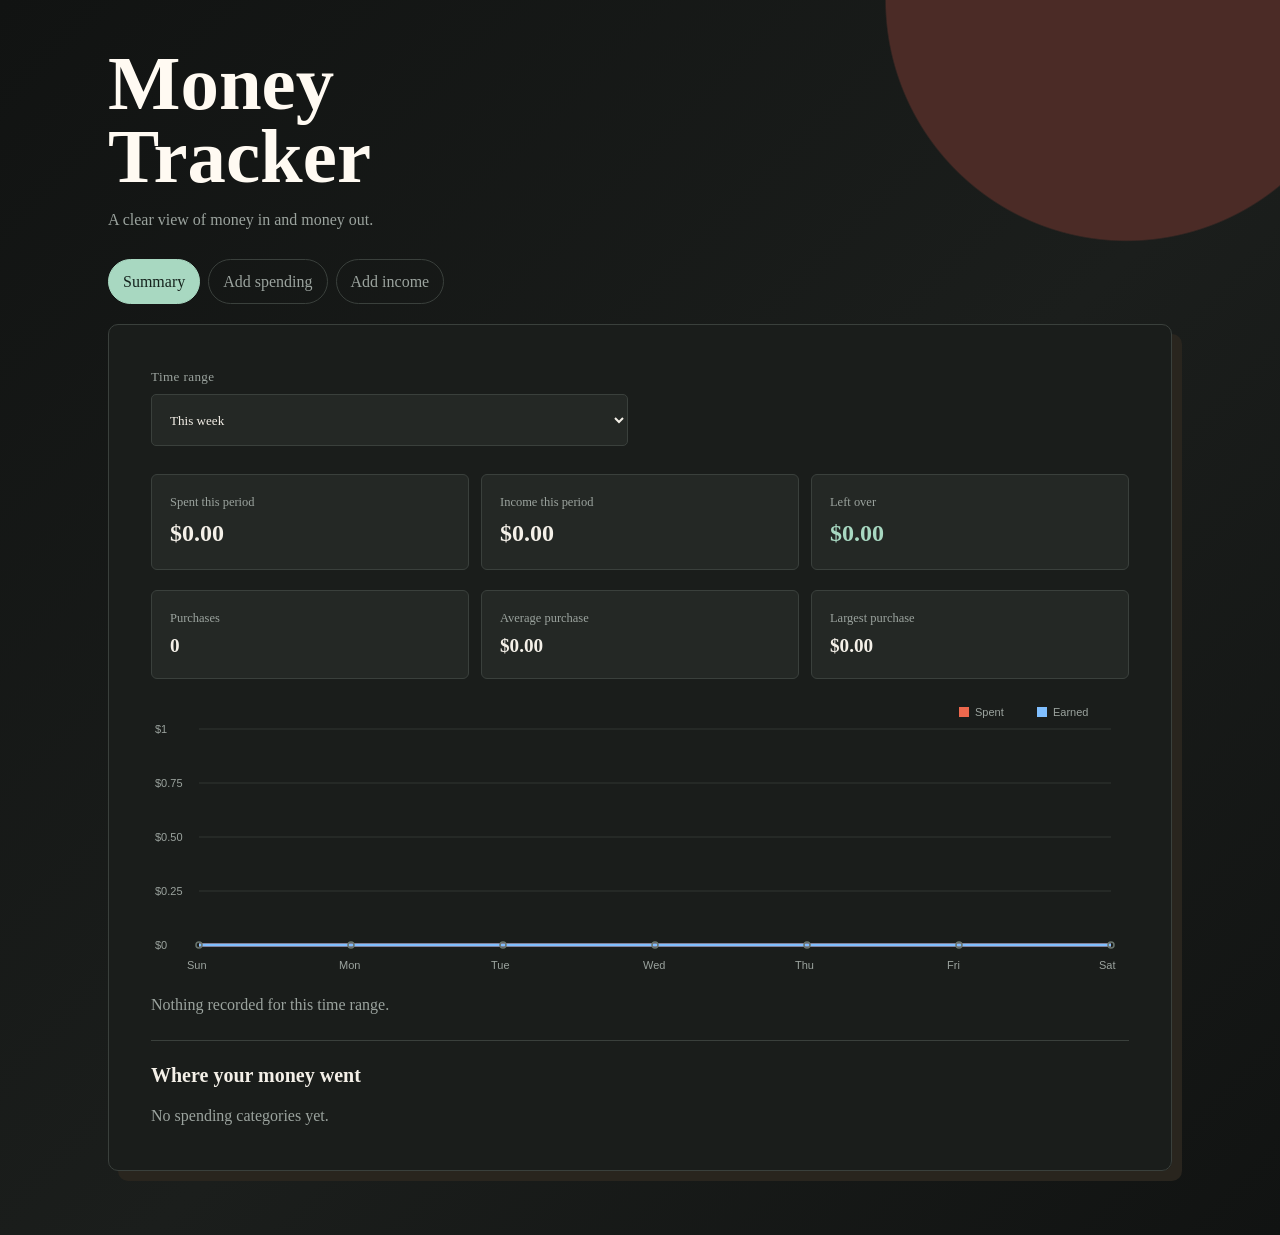
==== commit 8620578e: "Add CSS variables for tab styling; improve theme customization and visual consistency" ====
--- a/docs/index.html
+++ b/docs/index.html
@@ -8,11 +8,12 @@
     * { box-sizing:border-box; } body { margin:0; background:radial-gradient(circle at 88% 0%,#4b2b26 0 15rem,transparent 15.1rem),linear-gradient(135deg,#111312,#171a18 55%,#101211); color:var(--ink); font:16px/1.45 Georgia,serif; min-height:100vh; }
     main { width:min(1120px,100%); margin:auto; padding:48px 28px 64px; } header { display:flex; justify-content:space-between; align-items:end; gap:24px; margin-bottom:28px; } h1 { margin:0; font-size:clamp(2.5rem,8vw,4.8rem); line-height:.95; color:#fffaf2; } .intro { color:var(--muted); margin:14px 0 0; }
     /* Cards, forms, tabs, and the three page views. */
-    section { background:rgba(27,30,28,.96); border:1px solid var(--line); border-radius:10px; padding:clamp(24px,4vw,42px); box-shadow:10px 10px 0 #29251e; } form { display:grid; gap:20px; } .fields { display:grid; grid-template-columns:1fr 1fr; align-items:start; gap:24px; } .tabs { display:flex; flex-wrap:wrap; gap:8px; margin-bottom:20px; } .tab { padding:10px 14px; border:1px solid var(--line); border-radius:999px; background:transparent; color:var(--muted); font:inherit; cursor:pointer; } .tab.active { background:var(--mint); border-color:var(--mint); color:#15231d; } .view { display:none; } .view.active { display:block; }
+    section { background:rgba(27,30,28,.96); border:1px solid var(--line); border-radius:10px; padding:clamp(24px,4vw,42px); box-shadow:10px 10px 0 #29251e; } form { display:grid; gap:20px; } .fields { display:grid; grid-template-columns:1fr 1fr; align-items:start; gap:24px; } .tabs { display:flex; flex-wrap:wrap; gap:8px; margin-bottom:20px; } .tab { padding:10px 14px; border:1px solid var(--tab-border, #3a403c); border-radius:999px; background:transparent; color:var(--muted, #9ba39e); font:inherit; cursor:pointer; } .tab.active { background:var(--tab-active-bg, #a8d8c1); border-color:var(--tab-active-bg, #a8d8c1); color:var(--tab-active-text, #15231d); } .view { display:none; } .view.active { display:block; }
     label { display:grid; gap:8px; min-width:0; font-size:.82rem; letter-spacing:.03em; color:var(--muted); } input,select { display:block; width:100%; min-width:0; max-width:100%; min-height:52px; border:1px solid var(--line); border-radius:5px; padding:13px 14px; background:var(--field); color:var(--ink); font:inherit; } input::placeholder { color:#707872; } input:focus,select:focus { outline:2px solid rgba(168,216,193,.45); border-color:var(--mint); } input[type="date"] { -webkit-appearance:none; appearance:none; display:block; width:100%; min-height:52px; font-family:-apple-system,BlinkMacSystemFont,"Segoe UI",sans-serif; font-size:16px; } button { border:0; border-radius:5px; padding:16px 18px; background:var(--accent); color:#fffaf2; cursor:pointer; font:bold 1rem Georgia,serif; } button:disabled { opacity:.6; } .store-history { margin-top:8px; }
     /* Overview metrics, chart, tooltip, and category breakdown. */
     .status { min-height:1.5em; color:var(--muted); } .success { color:var(--mint); } .error { color:#ff9a83; } .recent { margin-top:40px; } .recent h2 { font-size:1.5rem; margin:0 0 14px; color:#fffaf2; } .purchase { display:flex; justify-content:space-between; gap:18px; border-top:1px solid var(--line); padding:15px 0; } .purchase strong { display:block; color:#fffaf2; } .purchase small { color:var(--muted); } .price { white-space:nowrap; font-weight:bold; color:var(--mint); } .metrics { display:grid; grid-template-columns:repeat(3,1fr); gap:12px; margin:28px 0 20px; } .metric { padding:18px; border:1px solid var(--line); border-radius:6px; background:var(--field); } .metric span { display:block; color:var(--muted); font-size:.78rem; } .metric strong { display:block; margin-top:5px; font-size:1.5rem; } .metric.balance strong { color:var(--mint); } .analytics { display:grid; grid-template-columns:repeat(3,1fr); gap:12px; margin:0 0 20px; } .analytics .metric strong { font-size:1.2rem; } .period { max-width:190px; margin-left:auto; } .chart-wrap { position:relative; height:280px; margin-top:20px; } canvas { width:100%; height:100%; } .chart-tooltip { display:none; position:absolute; z-index:2; min-width:190px; max-width:260px; padding:12px 14px; border:1px solid var(--mint); border-radius:6px; background:#151817; color:var(--ink); box-shadow:0 8px 20px #0008; pointer-events:none; font:13px/1.4 -apple-system,BlinkMacSystemFont,"Segoe UI",sans-serif; } .chart-tooltip strong { display:block; margin-bottom:6px; color:#fffaf2; } .chart-tooltip.empty, .chart-tooltip.empty * { color:#fffaf2 !important; border-color:#fffaf2 !important; } .tooltip-entry { padding:5px 0; border-top:1px solid #303732; } .tooltip-entry span, .tooltip-entry b, .tooltip-entry small { display:block; } .tooltip-entry span { color:var(--muted); } .tooltip-entry small { margin-top:2px; color:#d8c19a; } .breakdown { margin-top:24px; padding-top:20px; border-top:1px solid var(--line); } .breakdown h2 { margin:0 0 14px; font-size:1.25rem; } .category-row { display:grid; grid-template-columns:minmax(90px,1fr) 3fr auto; align-items:center; gap:10px; margin:10px 0; color:var(--muted); font-size:.85rem; } .category-bar { height:8px; background:var(--field); border-radius:99px; overflow:hidden; } .category-bar i { display:block; height:100%; background:var(--accent); border-radius:inherit; } .muted-button { background:var(--field); color:var(--ink); border:1px solid var(--line); }
     /* Variable-backed overrides for the page-level colors. */
+    .tab.active { background:var(--tab-active-bg, #a8d8c1); border-color:var(--tab-active-bg, #a8d8c1); color:var(--tab-active-text, #15231d); }
     body { background:radial-gradient(circle at 88% 0%,var(--glow) 0 15rem,transparent 15.1rem),linear-gradient(135deg,var(--paper),var(--card) 55%,var(--paper)); }
     h1, .recent h2 { color:var(--white); } section { background:color-mix(in srgb,var(--card) 96%,transparent); box-shadow:10px 10px 0 var(--shadow); } input::placeholder { color:var(--placeholder); } .error { color:var(--error); } .chart-tooltip { background:var(--tooltip); }
     @media (max-width:520px) { main { padding:40px 20px 48px; } header { display:block; } .fields { grid-template-columns:1fr; gap:14px; } section { box-shadow:5px 5px 0 var(--shadow); } input[type="date"] { width:calc(100% - 12px); } .metrics, .analytics { grid-template-columns:1fr; } .period { max-width:none; margin:0 0 16px; } .chart-wrap { height:220px; } .category-row { grid-template-columns:90px 1fr auto; } }
--- a/docs/theme.css
+++ b/docs/theme.css
@@ -21,7 +21,11 @@
   /* Actions and status */
   --accent: #ed684d;
   --success: #a8d8c1;
+  --mint: #a8d8c1;
   --error: #ff9a83;
+  --tab-active-bg: #a8d8c1;
+  --tab-active-text: #15231d;
+  --tab-border: #3a403c;
 
   /* Chart series and chart states */
   --spent: #ed684d;
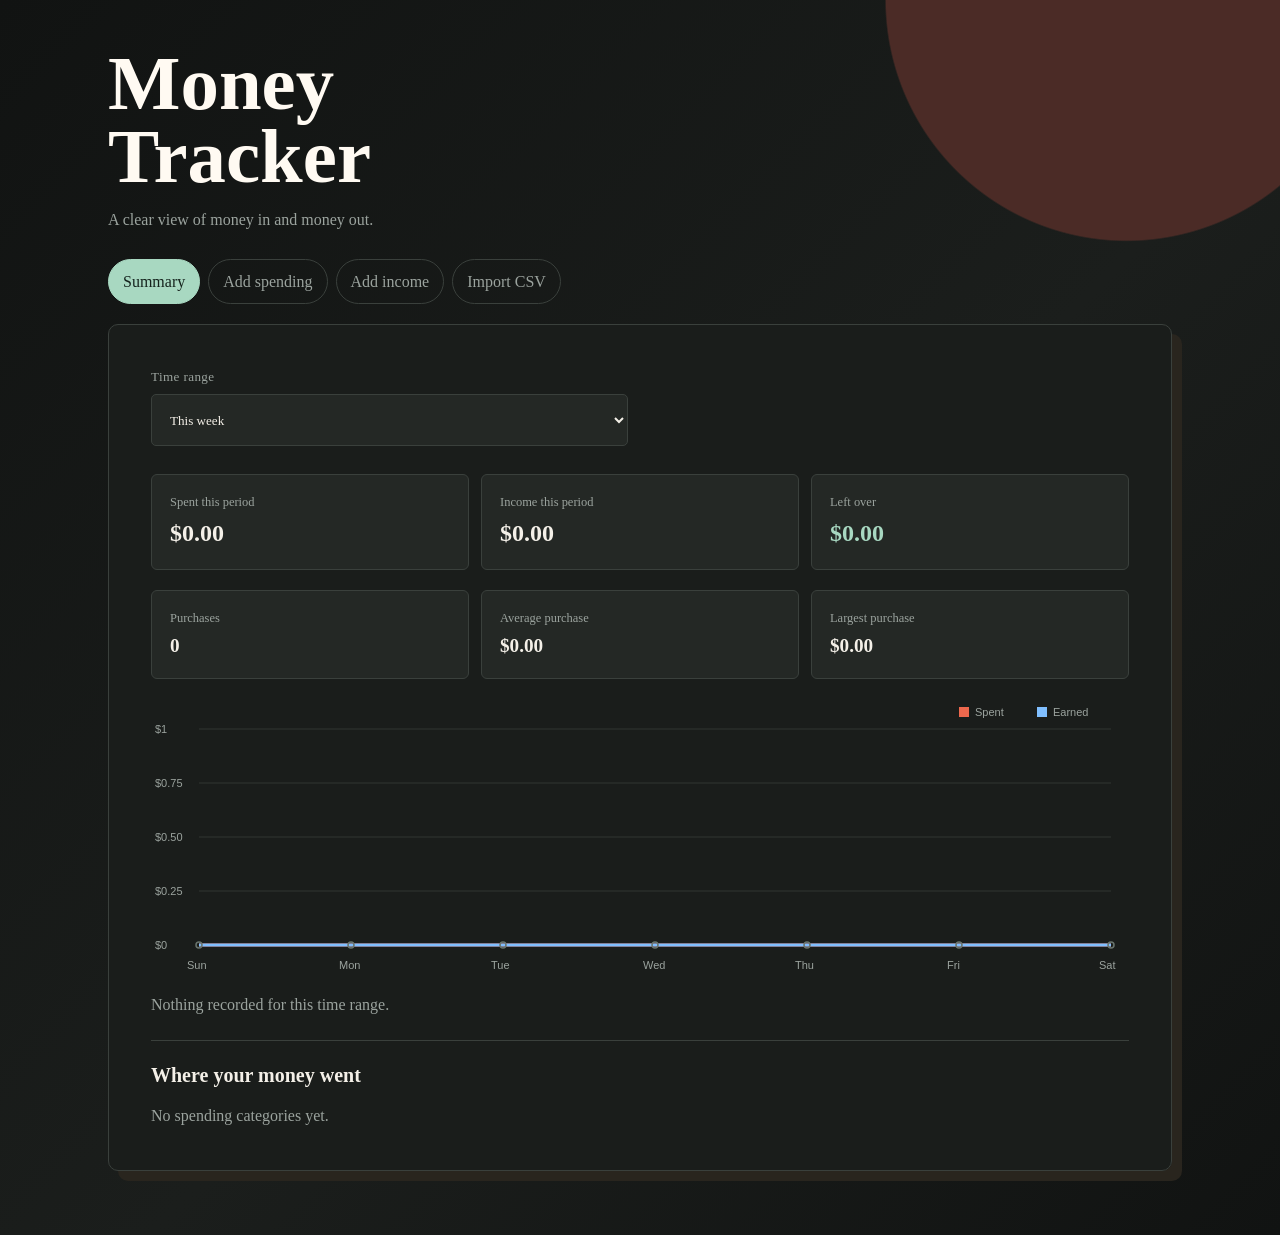
==== commit 712ef2b9: "Add CSV import functionality; allow merging of new rows without deleting existing data" ====
--- a/docs/index.html
+++ b/docs/index.html
@@ -21,13 +21,15 @@
 </head>
 <body><main><header><div><h1>Money<br>Tracker</h1><p class="intro">A clear view of money in and money out.</p></div></header>
   <!-- These buttons switch the visible Overview, Purchases, and Income sections. -->
-  <nav class="tabs" aria-label="Main views"><button class="tab active" data-view="overview">Summary</button><button class="tab" data-view="purchases">Add spending</button><button class="tab" data-view="income">Add income</button></nav>
+  <nav class="tabs" aria-label="Main views"><button class="tab active" data-view="overview">Summary</button><button class="tab" data-view="purchases">Add spending</button><button class="tab" data-view="income">Add income</button><button class="tab" data-view="import">Import CSV</button></nav>
   <!-- Overview: period selector, totals, chart, and spending categories. -->
   <section id="overview" class="view active"><div class="fields"><label>Time range<select id="period"><option value="day">Today</option><option value="week" selected>This week</option><option value="month">This month</option><option value="year">This year</option></select></label></div><div class="metrics"><div class="metric"><span>Spent this period</span><strong id="spent">$0.00</strong></div><div class="metric"><span>Income this period</span><strong id="earned">$0.00</strong></div><div class="metric balance"><span>Left over</span><strong id="balance">$0.00</strong></div></div><div class="analytics"><div class="metric"><span>Purchases</span><strong id="transaction-count">0</strong></div><div class="metric"><span>Average purchase</span><strong id="average-spend">$0.00</strong></div><div class="metric"><span>Largest purchase</span><strong id="largest-spend">$0.00</strong></div></div><div class="chart-wrap"><canvas id="chart" aria-label="Income and spending chart"></canvas><div id="chart-tooltip" class="chart-tooltip"></div></div><p class="intro" id="chart-empty">Nothing recorded for this time range.</p><div class="breakdown"><h2>Where your money went</h2><div id="category-breakdown"><p class="intro">No spending categories yet.</p></div></div></section>
   <!-- Purchases: this form sends a purchase to Google Sheets. -->
   <section id="purchases" class="view"><form id="purchase-form"><div class="fields"><label>Date<input name="date" type="date" required></label><label>Amount<input name="amount" type="number" min="0" step="0.01" inputmode="decimal" placeholder="0.00" required></label></div><div class="fields"><label>What did you buy?<input name="item" autocomplete="off" placeholder="Coffee and sandwich" required></label><label>Store<input name="store" autocomplete="organization" placeholder="Grocery store" required><select id="store-history" class="store-history"><option value="">Choose a previous store</option></select></label></div><div class="fields"><label>Category<select name="category"><option>General</option><option>Food</option><option>Transport</option><option>Home</option><option>Health</option><option>Fun</option></select></label><label>Notes<input name="notes" autocomplete="off" placeholder="Anything else? (optional)"></label></div><button type="submit">Save spending</button><div class="status" id="status" role="status"></div></form><div class="recent"><h2>Latest purchases</h2><div id="recent-list"><p class="intro">Loading your purchases...</p></div></div></section>
   <!-- Income: this form sends earned money to Google Sheets. -->
   <section id="income" class="view"><form id="income-form"><div class="fields"><label>Date<input name="date" type="date" required></label><label>Amount<input name="amount" type="number" min="0" step="0.01" inputmode="decimal" placeholder="0.00" required></label></div><label>Where did this money come from?<input name="source" autocomplete="organization" placeholder="Paycheck, freelance work, refund" required></label><label>Notes<input name="notes" autocomplete="off" placeholder="Anything else? (optional)"></label><button type="submit">Save income</button><div class="status" id="income-status" role="status"></div></form></section>
+  <!-- Import: merge a CSV export without deleting existing rows. -->
+  <section id="import" class="view"><form id="import-form"><label>CSV file<input name="file" type="file" accept=".csv,text/csv" required></label><p class="intro">New rows will be added. Matching rows will be skipped.</p><button type="submit">Merge CSV</button><div class="status" id="import-status" role="status"></div></form></section>
   </main><script>
     // Google Apps Script endpoint. Change this only if the deployment URL changes.
     const API_URL = 'https://script.google.com/macros/s/AKfycbydnUHEElqkIZW-3RL94Li4Xa0C34RaGN5fdh32hWTdMMT5PMM5IpRlusuEdvAeP0Vi/exec';
@@ -38,7 +40,7 @@
     const chartStyleMap = { '#ed684d': CHART_COLORS.spent, '#80bfff': CHART_COLORS.earned, '#a8d8c1': CHART_COLORS.earned, '#fffaf2': CHART_COLORS.overlap, '#69746d': CHART_COLORS.empty, '#303732': CHART_COLORS.grid, '#8f9b94': CHART_COLORS.axis, '#151817': CHART_COLORS.tooltip };
     const strokeStyleDescriptor = Object.getOwnPropertyDescriptor(CanvasRenderingContext2D.prototype, 'strokeStyle'); const fillStyleDescriptor = Object.getOwnPropertyDescriptor(CanvasRenderingContext2D.prototype, 'fillStyle'); Object.defineProperties(CanvasRenderingContext2D.prototype, { strokeStyle: { get: strokeStyleDescriptor.get, set: function(value) { strokeStyleDescriptor.set.call(this, chartStyleMap[value] || value); } }, fillStyle: { get: fillStyleDescriptor.get, set: function(value) { fillStyleDescriptor.set.call(this, chartStyleMap[value] || value); } } });
     // Form elements and shared page state.
-    const form = document.querySelector('#purchase-form'), incomeForm = document.querySelector('#income-form'), status = document.querySelector('#status'), incomeStatus = document.querySelector('#income-status'), recentList = document.querySelector('#recent-list');
+    const form = document.querySelector('#purchase-form'), incomeForm = document.querySelector('#income-form'), importForm = document.querySelector('#import-form'), status = document.querySelector('#status'), incomeStatus = document.querySelector('#income-status'), recentList = document.querySelector('#recent-list');
     const localDate = () => { const now = new Date(); return `${now.getFullYear()}-${String(now.getMonth() + 1).padStart(2, '0')}-${String(now.getDate()).padStart(2, '0')}`; };
     form.date.value = localDate(); incomeForm.date.value = localDate();
     const money = value => Number(value || 0).toLocaleString(undefined, { style: 'currency', currency: 'USD' });
@@ -69,7 +71,10 @@
     document.querySelectorAll('.tab').forEach(tab => tab.addEventListener('click', () => { document.querySelectorAll('.tab,.view').forEach(element => element.classList.remove('active')); tab.classList.add('active'); document.querySelector(`#${tab.dataset.view}`).classList.add('active'); if (tab.dataset.view === 'overview') drawChart(); }));
     document.querySelector('#period').addEventListener('change', renderOverview); window.addEventListener('resize', drawChart);
     async function submitForm(event, target, action, message) { event.preventDefault(); const button = target.querySelector('button'), targetStatus = target.querySelector('.status'); button.disabled = true; targetStatus.className = 'status'; targetStatus.textContent = 'Saving...'; try { const result = await callApi({ ...Object.fromEntries(new FormData(target)), action }); if (result.error) throw new Error(result.error); targetStatus.className = 'status success'; targetStatus.textContent = message; target.reset(); target.date.value = localDate(); await loadData(); } catch (error) { targetStatus.className = 'status error'; targetStatus.textContent = error.message; } finally { button.disabled = false; } }
-    form.addEventListener('submit', event => submitForm(event, form, 'add', 'Purchase added.')); incomeForm.addEventListener('submit', event => submitForm(event, incomeForm, 'income', 'Income added.')); loadData();
+    form.addEventListener('submit', event => submitForm(event, form, 'add', 'Purchase added.')); incomeForm.addEventListener('submit', event => submitForm(event, incomeForm, 'income', 'Income added.'));
+    const encodeBase64 = text => { const bytes = new TextEncoder().encode(text); let binary = ''; for (let index = 0; index < bytes.length; index += 0x8000) binary += String.fromCharCode(...bytes.subarray(index, index + 0x8000)); return btoa(binary); };
+    importForm.addEventListener('submit', async event => { event.preventDefault(); const button = importForm.querySelector('button'), importStatus = document.querySelector('#import-status'), file = importForm.file.files[0]; if (!file) return; if (file.size > 500000) { importStatus.className = 'status error'; importStatus.textContent = 'Please use a CSV smaller than 500 KB.'; return; } button.disabled = true; importStatus.className = 'status'; importStatus.textContent = 'Merging...'; try { const result = await callApi({ action: 'merge', csv: encodeBase64(await file.text()) }); if (result.error) throw new Error(result.error); importStatus.className = 'status success'; importStatus.textContent = `${result.message} ${result.skipped} duplicate row${result.skipped === 1 ? '' : 's'} skipped.`; importForm.reset(); await loadData(); } catch (error) { importStatus.className = 'status error'; importStatus.textContent = error.message || 'Could not merge the CSV.'; } finally { button.disabled = false; } });
+    loadData();
     const finalChartHover = document.querySelector('#chart'); finalChartHover.addEventListener('mousemove', event => { if (!chartPoints.length) return; const rect = finalChartHover.getBoundingClientRect(), x = event.clientX - rect.left, y = event.clientY - rect.top, candidates = chartPoints.flatMap(point => { const spendEntries = point.entries.filter(entry => entry.type !== 'Income'), incomeEntries = point.entries.filter(entry => entry.type === 'Income'), spend = spendEntries.reduce((sum, entry) => sum + entry.amount, 0), income = incomeEntries.reduce((sum, entry) => sum + entry.amount, 0), collision = spend === income && spend > 0; return [{ point, y: point.spendY, type: 'spend', value: spend, entries: spendEntries, color: collision ? '#fffaf2' : '#ed684d' }, { point, y: point.incomeY, type: 'income', value: income, entries: incomeEntries, color: collision ? '#fffaf2' : '#80bfff' }, ...(!point.entries.length ? [{ point, y: point.spendY, type: 'empty', value: 0, entries: [], color: '#fffaf2' }] : [])]; }), nearest = candidates.reduce((closest, candidate) => Math.hypot(candidate.point.x - x, candidate.y - y) < Math.hypot(closest.point.x - x, closest.y - y) ? candidate : closest); if (Math.hypot(nearest.point.x - x, nearest.y - y) > 28) { chartTooltip.style.display = 'none'; return; } drawChart(); drawHoverOutline(nearest); chartTooltip.style.borderColor = nearest.color; chartTooltip.style.display = 'block'; chartTooltip.style.left = `${Math.min(nearest.point.x + 14, rect.width - 268)}px`; chartTooltip.style.top = `${Math.max(8, nearest.y - chartTooltip.offsetHeight - 14)}px`; if (nearest.type === 'empty') { chartTooltip.innerHTML = `<strong style="color:#fffaf2">${escapeHtml(nearest.point.key)}</strong><div class="tooltip-entry"><span style="color:#fffaf2">No data for this day</span></div>`; return; } const date = nearest.entries[0] ? readableDate(nearest.entries[0].date) : 'No data'; chartTooltip.innerHTML = `<strong style="color:${nearest.color}">${escapeHtml(date)}</strong>${nearest.entries.map(entry => `<div class="tooltip-entry"><span>${entry.time ? escapeHtml(entry.time) : 'Time not recorded'}</span><b style="color:${nearest.color}">${nearest.type === 'income' ? 'Earned' : 'Spent'}: ${money(entry.amount)}</b>${entry.store ? `<small>${escapeHtml(entry.store)}</small>` : ''}</div>`).join('')}`; });
     finalChartHover.addEventListener('mousemove', () => { if (chartTooltip.textContent.includes('No data')) { chartTooltip.classList.add('empty'); } else { chartTooltip.classList.remove('empty'); } }); finalChartHover.addEventListener('mouseleave', () => { chartTooltip.classList.remove('empty'); chartTooltip.style.display = 'none'; });
     const baseDrawChart = drawChart; const drawCollisionOverlay = () => { const canvas = document.querySelector('#chart'), context = canvas.getContext('2d'), ratio = window.devicePixelRatio || 1; context.save(); context.setTransform(ratio, 0, 0, ratio, 0, 0); for (let index = 0; index < chartPoints.length; index += 1) { const point = chartPoints[index]; if (point.spend === point.income) { context.strokeStyle = '#fffaf2'; context.lineWidth = 3; context.beginPath(); context.arc(point.x, point.spendY, 5, 0, Math.PI * 2); context.stroke(); } if (index > 0 && chartPoints[index - 1].spend === chartPoints[index - 1].income && point.spend === point.income) { context.strokeStyle = '#fffaf2'; context.lineWidth = 3; context.beginPath(); context.moveTo(chartPoints[index - 1].x, chartPoints[index - 1].spendY); context.lineTo(point.x, point.spendY); context.stroke(); } } context.restore(); }; drawChart = () => { baseDrawChart(); drawCollisionOverlay(); };
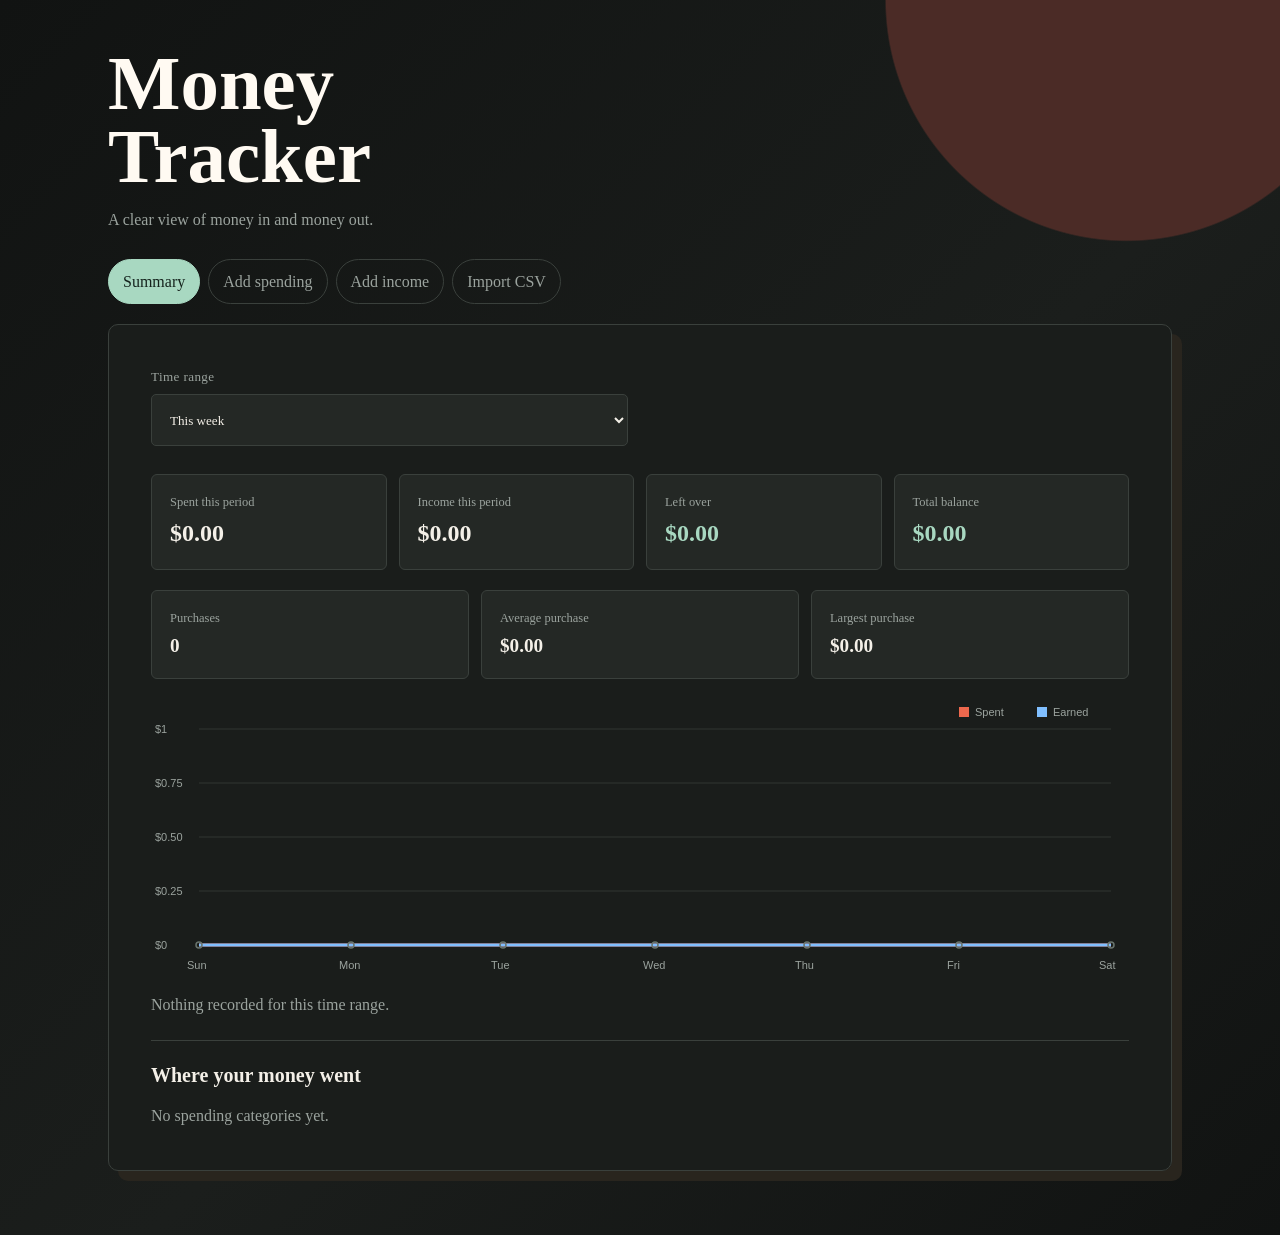
==== commit 33cdb368: "fixed money tracker" ====
--- a/docs/index.html
+++ b/docs/index.html
@@ -11,7 +11,7 @@
     section { background:rgba(27,30,28,.96); border:1px solid var(--line); border-radius:10px; padding:clamp(24px,4vw,42px); box-shadow:10px 10px 0 #29251e; } form { display:grid; gap:20px; } .fields { display:grid; grid-template-columns:1fr 1fr; align-items:start; gap:24px; } .tabs { display:flex; flex-wrap:wrap; gap:8px; margin-bottom:20px; } .tab { padding:10px 14px; border:1px solid var(--tab-border, #3a403c); border-radius:999px; background:transparent; color:var(--muted, #9ba39e); font:inherit; cursor:pointer; } .tab.active { background:var(--tab-active-bg, #a8d8c1); border-color:var(--tab-active-bg, #a8d8c1); color:var(--tab-active-text, #15231d); } .view { display:none; } .view.active { display:block; }
     label { display:grid; gap:8px; min-width:0; font-size:.82rem; letter-spacing:.03em; color:var(--muted); } input,select { display:block; width:100%; min-width:0; max-width:100%; min-height:52px; border:1px solid var(--line); border-radius:5px; padding:13px 14px; background:var(--field); color:var(--ink); font:inherit; } input::placeholder { color:#707872; } input:focus,select:focus { outline:2px solid rgba(168,216,193,.45); border-color:var(--mint); } input[type="date"] { -webkit-appearance:none; appearance:none; display:block; width:100%; min-height:52px; font-family:-apple-system,BlinkMacSystemFont,"Segoe UI",sans-serif; font-size:16px; } button { border:0; border-radius:5px; padding:16px 18px; background:var(--accent); color:#fffaf2; cursor:pointer; font:bold 1rem Georgia,serif; } button:disabled { opacity:.6; } .store-history { margin-top:8px; }
     /* Overview metrics, chart, tooltip, and category breakdown. */
-    .status { min-height:1.5em; color:var(--muted); } .success { color:var(--mint); } .error { color:#ff9a83; } .recent { margin-top:40px; } .recent h2 { font-size:1.5rem; margin:0 0 14px; color:#fffaf2; } .purchase { display:flex; justify-content:space-between; gap:18px; border-top:1px solid var(--line); padding:15px 0; } .purchase strong { display:block; color:#fffaf2; } .purchase small { color:var(--muted); } .price { white-space:nowrap; font-weight:bold; color:var(--mint); } .metrics { display:grid; grid-template-columns:repeat(3,1fr); gap:12px; margin:28px 0 20px; } .metric { padding:18px; border:1px solid var(--line); border-radius:6px; background:var(--field); } .metric span { display:block; color:var(--muted); font-size:.78rem; } .metric strong { display:block; margin-top:5px; font-size:1.5rem; } .metric.balance strong { color:var(--mint); } .analytics { display:grid; grid-template-columns:repeat(3,1fr); gap:12px; margin:0 0 20px; } .analytics .metric strong { font-size:1.2rem; } .period { max-width:190px; margin-left:auto; } .chart-wrap { position:relative; height:280px; margin-top:20px; } canvas { width:100%; height:100%; } .chart-tooltip { display:none; position:absolute; z-index:2; min-width:190px; max-width:260px; padding:12px 14px; border:1px solid var(--mint); border-radius:6px; background:#151817; color:var(--ink); box-shadow:0 8px 20px #0008; pointer-events:none; font:13px/1.4 -apple-system,BlinkMacSystemFont,"Segoe UI",sans-serif; } .chart-tooltip strong { display:block; margin-bottom:6px; color:#fffaf2; } .chart-tooltip.empty, .chart-tooltip.empty * { color:#fffaf2 !important; border-color:#fffaf2 !important; } .tooltip-entry { padding:5px 0; border-top:1px solid #303732; } .tooltip-entry span, .tooltip-entry b, .tooltip-entry small { display:block; } .tooltip-entry span { color:var(--muted); } .tooltip-entry small { margin-top:2px; color:#d8c19a; } .breakdown { margin-top:24px; padding-top:20px; border-top:1px solid var(--line); } .breakdown h2 { margin:0 0 14px; font-size:1.25rem; } .category-row { display:grid; grid-template-columns:minmax(90px,1fr) 3fr auto; align-items:center; gap:10px; margin:10px 0; color:var(--muted); font-size:.85rem; } .category-bar { height:8px; background:var(--field); border-radius:99px; overflow:hidden; } .category-bar i { display:block; height:100%; background:var(--accent); border-radius:inherit; } .muted-button { background:var(--field); color:var(--ink); border:1px solid var(--line); }
+    .status { min-height:1.5em; color:var(--muted); } .success { color:var(--mint); } .error { color:#ff9a83; } .recent { margin-top:40px; } .recent h2 { font-size:1.5rem; margin:0 0 14px; color:#fffaf2; } .purchase { display:flex; justify-content:space-between; gap:18px; border-top:1px solid var(--line); padding:15px 0; } .purchase strong { display:block; color:#fffaf2; } .purchase small { color:var(--muted); } .price { white-space:nowrap; font-weight:bold; color:var(--mint); } .metrics { display:grid; grid-template-columns:repeat(4,1fr); gap:12px; margin:28px 0 20px; } .metric { padding:18px; border:1px solid var(--line); border-radius:6px; background:var(--field); } .metric span { display:block; color:var(--muted); font-size:.78rem; } .metric strong { display:block; margin-top:5px; font-size:1.5rem; } .metric.balance strong, .metric.total strong { color:var(--mint); } .analytics { display:grid; grid-template-columns:repeat(3,1fr); gap:12px; margin:0 0 20px; } .analytics .metric strong { font-size:1.2rem; } .period { max-width:190px; margin-left:auto; } .chart-wrap { position:relative; height:280px; margin-top:20px; } canvas { width:100%; height:100%; } .chart-tooltip { display:none; position:absolute; z-index:2; min-width:190px; max-width:260px; padding:12px 14px; border:1px solid var(--mint); border-radius:6px; background:#151817; color:var(--ink); box-shadow:0 8px 20px #0008; pointer-events:none; font:13px/1.4 -apple-system,BlinkMacSystemFont,"Segoe UI",sans-serif; } .chart-tooltip strong { display:block; margin-bottom:6px; color:#fffaf2; } .chart-tooltip.empty, .chart-tooltip.empty * { color:#fffaf2 !important; border-color:#fffaf2 !important; } .tooltip-entry { padding:5px 0; border-top:1px solid #303732; } .tooltip-entry span, .tooltip-entry b, .tooltip-entry small { display:block; } .tooltip-entry span { color:var(--muted); } .tooltip-entry small { margin-top:2px; color:#d8c19a; } .breakdown { margin-top:24px; padding-top:20px; border-top:1px solid var(--line); } .breakdown h2 { margin:0 0 14px; font-size:1.25rem; } .category-row { display:grid; grid-template-columns:minmax(90px,1fr) 3fr auto; align-items:center; gap:10px; margin:10px 0; color:var(--muted); font-size:.85rem; } .category-bar { height:8px; background:var(--field); border-radius:99px; overflow:hidden; } .category-bar i { display:block; height:100%; background:var(--accent); border-radius:inherit; } .muted-button { background:var(--field); color:var(--ink); border:1px solid var(--line); }
     /* Variable-backed overrides for the page-level colors. */
     .tab.active { background:var(--tab-active-bg, #a8d8c1); border-color:var(--tab-active-bg, #a8d8c1); color:var(--tab-active-text, #15231d); }
     body { background:radial-gradient(circle at 88% 0%,var(--glow) 0 15rem,transparent 15.1rem),linear-gradient(135deg,var(--paper),var(--card) 55%,var(--paper)); }
@@ -23,7 +23,7 @@
   <!-- These buttons switch the visible Overview, Purchases, and Income sections. -->
   <nav class="tabs" aria-label="Main views"><button class="tab active" data-view="overview">Summary</button><button class="tab" data-view="purchases">Add spending</button><button class="tab" data-view="income">Add income</button><button class="tab" data-view="import">Import CSV</button></nav>
   <!-- Overview: period selector, totals, chart, and spending categories. -->
-  <section id="overview" class="view active"><div class="fields"><label>Time range<select id="period"><option value="day">Today</option><option value="week" selected>This week</option><option value="month">This month</option><option value="year">This year</option></select></label></div><div class="metrics"><div class="metric"><span>Spent this period</span><strong id="spent">$0.00</strong></div><div class="metric"><span>Income this period</span><strong id="earned">$0.00</strong></div><div class="metric balance"><span>Left over</span><strong id="balance">$0.00</strong></div></div><div class="analytics"><div class="metric"><span>Purchases</span><strong id="transaction-count">0</strong></div><div class="metric"><span>Average purchase</span><strong id="average-spend">$0.00</strong></div><div class="metric"><span>Largest purchase</span><strong id="largest-spend">$0.00</strong></div></div><div class="chart-wrap"><canvas id="chart" aria-label="Income and spending chart"></canvas><div id="chart-tooltip" class="chart-tooltip"></div></div><p class="intro" id="chart-empty">Nothing recorded for this time range.</p><div class="breakdown"><h2>Where your money went</h2><div id="category-breakdown"><p class="intro">No spending categories yet.</p></div></div></section>
+  <section id="overview" class="view active"><div class="fields"><label>Time range<select id="period"><option value="day">Today</option><option value="week" selected>This week</option><option value="month">This month</option><option value="year">This year</option></select></label></div><div class="metrics"><div class="metric"><span>Spent this period</span><strong id="spent">$0.00</strong></div><div class="metric"><span>Income this period</span><strong id="earned">$0.00</strong></div><div class="metric balance"><span>Left over</span><strong id="balance">$0.00</strong></div><div class="metric total"><span>Total balance</span><strong id="total-balance">$0.00</strong></div></div><div class="analytics"><div class="metric"><span>Purchases</span><strong id="transaction-count">0</strong></div><div class="metric"><span>Average purchase</span><strong id="average-spend">$0.00</strong></div><div class="metric"><span>Largest purchase</span><strong id="largest-spend">$0.00</strong></div></div><div class="chart-wrap"><canvas id="chart" aria-label="Income and spending chart"></canvas><div id="chart-tooltip" class="chart-tooltip"></div></div><p class="intro" id="chart-empty">Nothing recorded for this time range.</p><div class="breakdown"><h2>Where your money went</h2><div id="category-breakdown"><p class="intro">No spending categories yet.</p></div></div></section>
   <!-- Purchases: this form sends a purchase to Google Sheets. -->
   <section id="purchases" class="view"><form id="purchase-form"><div class="fields"><label>Date<input name="date" type="date" required></label><label>Amount<input name="amount" type="number" min="0" step="0.01" inputmode="decimal" placeholder="0.00" required></label></div><div class="fields"><label>What did you buy?<input name="item" autocomplete="off" placeholder="Coffee and sandwich" required></label><label>Store<input name="store" autocomplete="organization" placeholder="Grocery store" required><select id="store-history" class="store-history"><option value="">Choose a previous store</option></select></label></div><div class="fields"><label>Category<select name="category"><option>General</option><option>Food</option><option>Transport</option><option>Home</option><option>Health</option><option>Fun</option></select></label><label>Notes<input name="notes" autocomplete="off" placeholder="Anything else? (optional)"></label></div><button type="submit">Save spending</button><div class="status" id="status" role="status"></div></form><div class="recent"><h2>Latest purchases</h2><div id="recent-list"><p class="intro">Loading your purchases...</p></div></div></section>
   <!-- Income: this form sends earned money to Google Sheets. -->
@@ -56,6 +56,8 @@
     function periodStart(period) { const now = new Date(); if (period === 'day') return new Date(now.getFullYear(), now.getMonth(), now.getDate()); if (period === 'week') { const start = new Date(now.getFullYear(), now.getMonth(), now.getDate()); start.setDate(start.getDate() - start.getDay()); return start; } if (period === 'month') return new Date(now.getFullYear(), now.getMonth(), 1); return new Date(now.getFullYear(), 0, 1); }
     function drawChart() { const canvas = document.querySelector('#chart'), wrap = canvas.parentElement, width = wrap.clientWidth, height = wrap.clientHeight, ratio = window.devicePixelRatio || 1; canvas.width = width * ratio; canvas.height = height * ratio; const context = canvas.getContext('2d'); context.scale(ratio, ratio); const start = periodStart(document.querySelector('#period').value), period = document.querySelector('#period').value, filtered = entries.filter(entry => dateValue(entry.date) >= start); const groups = {}; filtered.forEach(entry => { const d = dateValue(entry.date); const key = period === 'day' ? 'day' : period === 'week' ? `${d.getFullYear()}-${d.getMonth()}-${d.getDate()}` : period === 'year' ? `${d.getMonth()}` : `${d.getDate()}`; groups[key] ||= { income: 0, spend: 0 }; groups[key][entry.type === 'Income' ? 'income' : 'spend'] += entry.amount; }); const keys = period === 'day' ? ['day'] : period === 'week' ? Array.from({ length: 7 }, (_, index) => { const day = new Date(start); day.setDate(start.getDate() + index); return `${day.getFullYear()}-${day.getMonth()}-${day.getDate()}`; }) : period === 'year' ? Array.from({ length: 12 }, (_, index) => `${index}`) : Array.from({ length: new Date(start.getFullYear(), start.getMonth() + 1, 0).getDate() }, (_, index) => `${index + 1}`); const max = Math.max(1, ...keys.map(key => Math.max(groups[key]?.income || 0, groups[key]?.spend || 0))); const pad = { top: 12, right: 12, bottom: 28, left: 42 }, chartWidth = width - pad.left - pad.right, chartHeight = height - pad.top - pad.bottom; context.strokeStyle = '#3a403c'; context.fillStyle = '#9ba39e'; context.font = '11px sans-serif'; context.beginPath(); context.moveTo(pad.left, pad.top); context.lineTo(pad.left, height - pad.bottom); context.lineTo(width - pad.right, height - pad.bottom); context.stroke(); keys.forEach((key, index) => { const x = pad.left + (index / Math.max(1, keys.length - 1)) * chartWidth; const incomeY = height - pad.bottom - ((groups[key]?.income || 0) / max) * chartHeight; const spendY = height - pad.bottom - ((groups[key]?.spend || 0) / max) * chartHeight; context.fillStyle = '#a8d8c1'; context.beginPath(); context.arc(x, incomeY, 4, 0, Math.PI * 2); context.fill(); context.fillStyle = '#ed684d'; context.beginPath(); context.arc(x, spendY, 4, 0, Math.PI * 2); context.fill(); if (index % Math.max(1, Math.floor(keys.length / 6)) === 0) { context.fillStyle = '#9ba39e'; context.fillText(period === 'year' ? ['Jan','Feb','Mar','Apr','May','Jun','Jul','Aug','Sep','Oct','Nov','Dec'][Number(key)] : period === 'day' ? 'Today' : period === 'week' ? ['Sun','Mon','Tue','Wed','Thu','Fri','Sat'][index] : key, x - 12, height - 8); } }); document.querySelector('#chart-empty').style.display = filtered.length ? 'none' : 'block'; }
     // Recalculate Overview cards and category bars for the selected period.
+    const baseRenderOverview = renderOverview;
+    renderOverview = () => { baseRenderOverview(); const totalIncome = entries.filter(entry => entry.type === 'Income').reduce((sum, entry) => sum + entry.amount, 0), totalSpent = entries.filter(entry => entry.type !== 'Income').reduce((sum, entry) => sum + entry.amount, 0); document.querySelector('#total-balance').textContent = money(totalIncome - totalSpent); };
     function renderOverview() { const start = periodStart(document.querySelector('#period').value), filtered = entries.filter(entry => dateValue(entry.date) >= start), purchases = filtered.filter(entry => entry.type !== 'Income'), spent = purchases.reduce((sum, entry) => sum + entry.amount, 0), earned = filtered.filter(entry => entry.type === 'Income').reduce((sum, entry) => sum + entry.amount, 0), categories = {}; purchases.forEach(entry => { categories[entry.category] = (categories[entry.category] || 0) + entry.amount; }); const ranked = Object.entries(categories).sort((a, b) => b[1] - a[1]); document.querySelector('#spent').textContent = money(spent); document.querySelector('#earned').textContent = money(earned); document.querySelector('#balance').textContent = money(earned - spent); document.querySelector('#transaction-count').textContent = purchases.length; document.querySelector('#average-spend').textContent = money(purchases.length ? spent / purchases.length : 0); document.querySelector('#largest-spend').textContent = money(purchases.length ? Math.max(...purchases.map(entry => entry.amount)) : 0); document.querySelector('#category-breakdown').innerHTML = ranked.length ? ranked.map(([category, amount]) => `<div class="category-row"><span>${escapeHtml(category)}</span><div class="category-bar"><i style="width:${spent ? amount / spent * 100 : 0}%"></i></div><strong>${money(amount)}</strong></div>`).join('') : '<p class="intro">No category data yet.</p>'; drawChart(); }
     function drawChart() { const canvas = document.querySelector('#chart'), wrap = canvas.parentElement, width = wrap.clientWidth, height = wrap.clientHeight, ratio = window.devicePixelRatio || 1; canvas.width = width * ratio; canvas.height = height * ratio; const context = canvas.getContext('2d'); context.scale(ratio, ratio); const period = document.querySelector('#period').value, start = periodStart(period), filtered = entries.filter(entry => dateValue(entry.date) >= start), groups = {}; filtered.forEach(entry => { const d = dateValue(entry.date); const key = period === 'day' ? 'day' : period === 'week' ? `${d.getFullYear()}-${d.getMonth()}-${d.getDate()}` : period === 'year' ? `${d.getMonth()}` : `${d.getDate()}`; groups[key] ||= { income: 0, spend: 0 }; groups[key][entry.type === 'Income' ? 'income' : 'spend'] += entry.amount; }); const keys = period === 'day' ? ['day'] : period === 'week' ? Array.from({ length: 7 }, (_, index) => { const day = new Date(start); day.setDate(start.getDate() + index); return `${day.getFullYear()}-${day.getMonth()}-${day.getDate()}`; }) : period === 'year' ? Array.from({ length: 12 }, (_, index) => `${index}`) : Array.from({ length: new Date(start.getFullYear(), start.getMonth() + 1, 0).getDate() }, (_, index) => `${index + 1}`); const max = Math.max(1, ...keys.map(key => Math.max(groups[key]?.income || 0, groups[key]?.spend || 0))), pad = { top: 30, right: 18, bottom: 34, left: 48 }, chartWidth = width - pad.left - pad.right, chartHeight = height - pad.top - pad.bottom, step = chartWidth / Math.max(1, keys.length - 1), barWidth = Math.min(18, Math.max(4, step * .26)); context.clearRect(0, 0, width, height); context.font = '11px -apple-system, BlinkMacSystemFont, Segoe UI, sans-serif'; context.strokeStyle = '#303732'; context.fillStyle = '#8f9b94'; for (let level = 0; level <= 4; level += 1) { const y = pad.top + chartHeight - chartHeight * level / 4; context.beginPath(); context.moveTo(pad.left, y); context.lineTo(width - pad.right, y); context.stroke(); context.fillText(money(max * level / 4).replace('.00', ''), 4, y + 4); } const drawLine = (key, color) => { context.beginPath(); keys.forEach((groupKey, index) => { const value = groups[groupKey]?.[key] || 0, x = pad.left + (index / Math.max(1, keys.length - 1)) * chartWidth, y = pad.top + chartHeight - value / max * chartHeight; index ? context.lineTo(x, y) : context.moveTo(x, y); }); context.strokeStyle = color; context.lineWidth = 2.5; context.stroke(); }; keys.forEach((key, index) => { const x = pad.left + (index / Math.max(1, keys.length - 1)) * chartWidth, spend = groups[key]?.spend || 0, income = groups[key]?.income || 0, spendHeight = spend / max * chartHeight, incomeHeight = income / max * chartHeight; context.fillStyle = 'rgba(237,104,77,.82)'; context.fillRect(x - barWidth - 2, pad.top + chartHeight - spendHeight, barWidth, spendHeight); context.fillStyle = 'rgba(168,216,193,.82)'; context.fillRect(x + 2, pad.top + chartHeight - incomeHeight, barWidth, incomeHeight); if (index % Math.max(1, Math.floor(keys.length / 7)) === 0) { context.fillStyle = '#8f9b94'; context.fillText(period === 'year' ? ['Jan','Feb','Mar','Apr','May','Jun','Jul','Aug','Sep','Oct','Nov','Dec'][Number(key)] : period === 'day' ? 'Today' : period === 'week' ? ['Sun','Mon','Tue','Wed','Thu','Fri','Sat'][index] : key, x - 12, height - 10); } }); drawLine('spend', '#ed684d'); drawLine('income', '#a8d8c1'); context.fillStyle = '#ed684d'; context.fillRect(width - 170, 8, 10, 10); context.fillStyle = '#8f9b94'; context.fillText('Spent', width - 154, 17); context.fillStyle = '#a8d8c1'; context.fillRect(width - 92, 8, 10, 10); context.fillStyle = '#8f9b94'; context.fillText('Earned', width - 76, 17); document.querySelector('#chart-empty').style.display = filtered.length ? 'none' : 'block'; }
     let chartPoints = [], hoveredPoint = null;
@@ -73,7 +75,9 @@
     async function submitForm(event, target, action, message) { event.preventDefault(); const button = target.querySelector('button'), targetStatus = target.querySelector('.status'); button.disabled = true; targetStatus.className = 'status'; targetStatus.textContent = 'Saving...'; try { const result = await callApi({ ...Object.fromEntries(new FormData(target)), action }); if (result.error) throw new Error(result.error); targetStatus.className = 'status success'; targetStatus.textContent = message; target.reset(); target.date.value = localDate(); await loadData(); } catch (error) { targetStatus.className = 'status error'; targetStatus.textContent = error.message; } finally { button.disabled = false; } }
     form.addEventListener('submit', event => submitForm(event, form, 'add', 'Purchase added.')); incomeForm.addEventListener('submit', event => submitForm(event, incomeForm, 'income', 'Income added.'));
     const encodeBase64 = text => { const bytes = new TextEncoder().encode(text); let binary = ''; for (let index = 0; index < bytes.length; index += 0x8000) binary += String.fromCharCode(...bytes.subarray(index, index + 0x8000)); return btoa(binary); };
-    importForm.addEventListener('submit', async event => { event.preventDefault(); const button = importForm.querySelector('button'), importStatus = document.querySelector('#import-status'), file = importForm.file.files[0]; if (!file) return; if (file.size > 500000) { importStatus.className = 'status error'; importStatus.textContent = 'Please use a CSV smaller than 500 KB.'; return; } button.disabled = true; importStatus.className = 'status'; importStatus.textContent = 'Merging...'; try { const result = await callApi({ action: 'merge', csv: encodeBase64(await file.text()) }); if (result.error) throw new Error(result.error); importStatus.className = 'status success'; importStatus.textContent = `${result.message} ${result.skipped} duplicate row${result.skipped === 1 ? '' : 's'} skipped.`; importForm.reset(); await loadData(); } catch (error) { importStatus.className = 'status error'; importStatus.textContent = error.message || 'Could not merge the CSV.'; } finally { button.disabled = false; } });
+    const callApiWithRetry = async params => { try { return await callApi(params); } catch (firstError) { await new Promise(resolve => setTimeout(resolve, 500)); return callApi(params); } };
+    const splitCsvChunks = (text, limit = 12000) => { const lines = []; let start = 0, quoted = false; for (let index = 0; index < text.length; index += 1) { if (text[index] === '"' && text[index - 1] !== '\\') quoted = !quoted; if ((text[index] === '\n' || index === text.length - 1) && !quoted) { const end = index === text.length - 1 ? index + 1 : index + 1; lines.push(text.slice(start, end)); start = end; } } if (start < text.length) lines.push(text.slice(start)); const header = lines.shift() || ''; const chunks = []; let chunk = header; lines.forEach(line => { if (chunk.length + line.length > limit && chunk !== header) { chunks.push(chunk); chunk = header; } chunk += line; }); if (chunk !== header) chunks.push(chunk); return chunks; };
+    importForm.addEventListener('submit', async event => { event.preventDefault(); const button = importForm.querySelector('button'), importStatus = document.querySelector('#import-status'), file = importForm.file.files[0]; if (!file) return; if (file.size > 5000000) { importStatus.className = 'status error'; importStatus.textContent = 'Please use a CSV smaller than 5 MB.'; return; } button.disabled = true; importStatus.className = 'status'; importStatus.textContent = 'Merging...'; let added = 0, skipped = 0; try { const chunks = splitCsvChunks(await file.text()); for (let index = 0; index < chunks.length; index += 1) { importStatus.textContent = `Merging part ${index + 1} of ${chunks.length}...`; const result = await callApiWithRetry({ action: 'merge', csv: encodeBase64(chunks[index]) }); if (result.error) throw new Error(result.error); added += result.added || 0; skipped += result.skipped || 0; } importStatus.className = 'status success'; importStatus.textContent = `Merged ${added} new row${added === 1 ? '' : 's'}. ${skipped} duplicate row${skipped === 1 ? '' : 's'} skipped.`; importForm.reset(); await loadData(); } catch (error) { importStatus.className = added || skipped ? 'status success' : 'status error'; importStatus.textContent = added || skipped ? `Some rows were merged. ${added} new row${added === 1 ? '' : 's'} added; refresh the page to confirm the final result.` : (error.message || 'Could not merge the CSV. Check that the Apps Script deployment is updated.'); } finally { button.disabled = false; } });
     loadData();
     const finalChartHover = document.querySelector('#chart'); finalChartHover.addEventListener('mousemove', event => { if (!chartPoints.length) return; const rect = finalChartHover.getBoundingClientRect(), x = event.clientX - rect.left, y = event.clientY - rect.top, candidates = chartPoints.flatMap(point => { const spendEntries = point.entries.filter(entry => entry.type !== 'Income'), incomeEntries = point.entries.filter(entry => entry.type === 'Income'), spend = spendEntries.reduce((sum, entry) => sum + entry.amount, 0), income = incomeEntries.reduce((sum, entry) => sum + entry.amount, 0), collision = spend === income && spend > 0; return [{ point, y: point.spendY, type: 'spend', value: spend, entries: spendEntries, color: collision ? '#fffaf2' : '#ed684d' }, { point, y: point.incomeY, type: 'income', value: income, entries: incomeEntries, color: collision ? '#fffaf2' : '#80bfff' }, ...(!point.entries.length ? [{ point, y: point.spendY, type: 'empty', value: 0, entries: [], color: '#fffaf2' }] : [])]; }), nearest = candidates.reduce((closest, candidate) => Math.hypot(candidate.point.x - x, candidate.y - y) < Math.hypot(closest.point.x - x, closest.y - y) ? candidate : closest); if (Math.hypot(nearest.point.x - x, nearest.y - y) > 28) { chartTooltip.style.display = 'none'; return; } drawChart(); drawHoverOutline(nearest); chartTooltip.style.borderColor = nearest.color; chartTooltip.style.display = 'block'; chartTooltip.style.left = `${Math.min(nearest.point.x + 14, rect.width - 268)}px`; chartTooltip.style.top = `${Math.max(8, nearest.y - chartTooltip.offsetHeight - 14)}px`; if (nearest.type === 'empty') { chartTooltip.innerHTML = `<strong style="color:#fffaf2">${escapeHtml(nearest.point.key)}</strong><div class="tooltip-entry"><span style="color:#fffaf2">No data for this day</span></div>`; return; } const date = nearest.entries[0] ? readableDate(nearest.entries[0].date) : 'No data'; chartTooltip.innerHTML = `<strong style="color:${nearest.color}">${escapeHtml(date)}</strong>${nearest.entries.map(entry => `<div class="tooltip-entry"><span>${entry.time ? escapeHtml(entry.time) : 'Time not recorded'}</span><b style="color:${nearest.color}">${nearest.type === 'income' ? 'Earned' : 'Spent'}: ${money(entry.amount)}</b>${entry.store ? `<small>${escapeHtml(entry.store)}</small>` : ''}</div>`).join('')}`; });
     finalChartHover.addEventListener('mousemove', () => { if (chartTooltip.textContent.includes('No data')) { chartTooltip.classList.add('empty'); } else { chartTooltip.classList.remove('empty'); } }); finalChartHover.addEventListener('mouseleave', () => { chartTooltip.classList.remove('empty'); chartTooltip.style.display = 'none'; });
